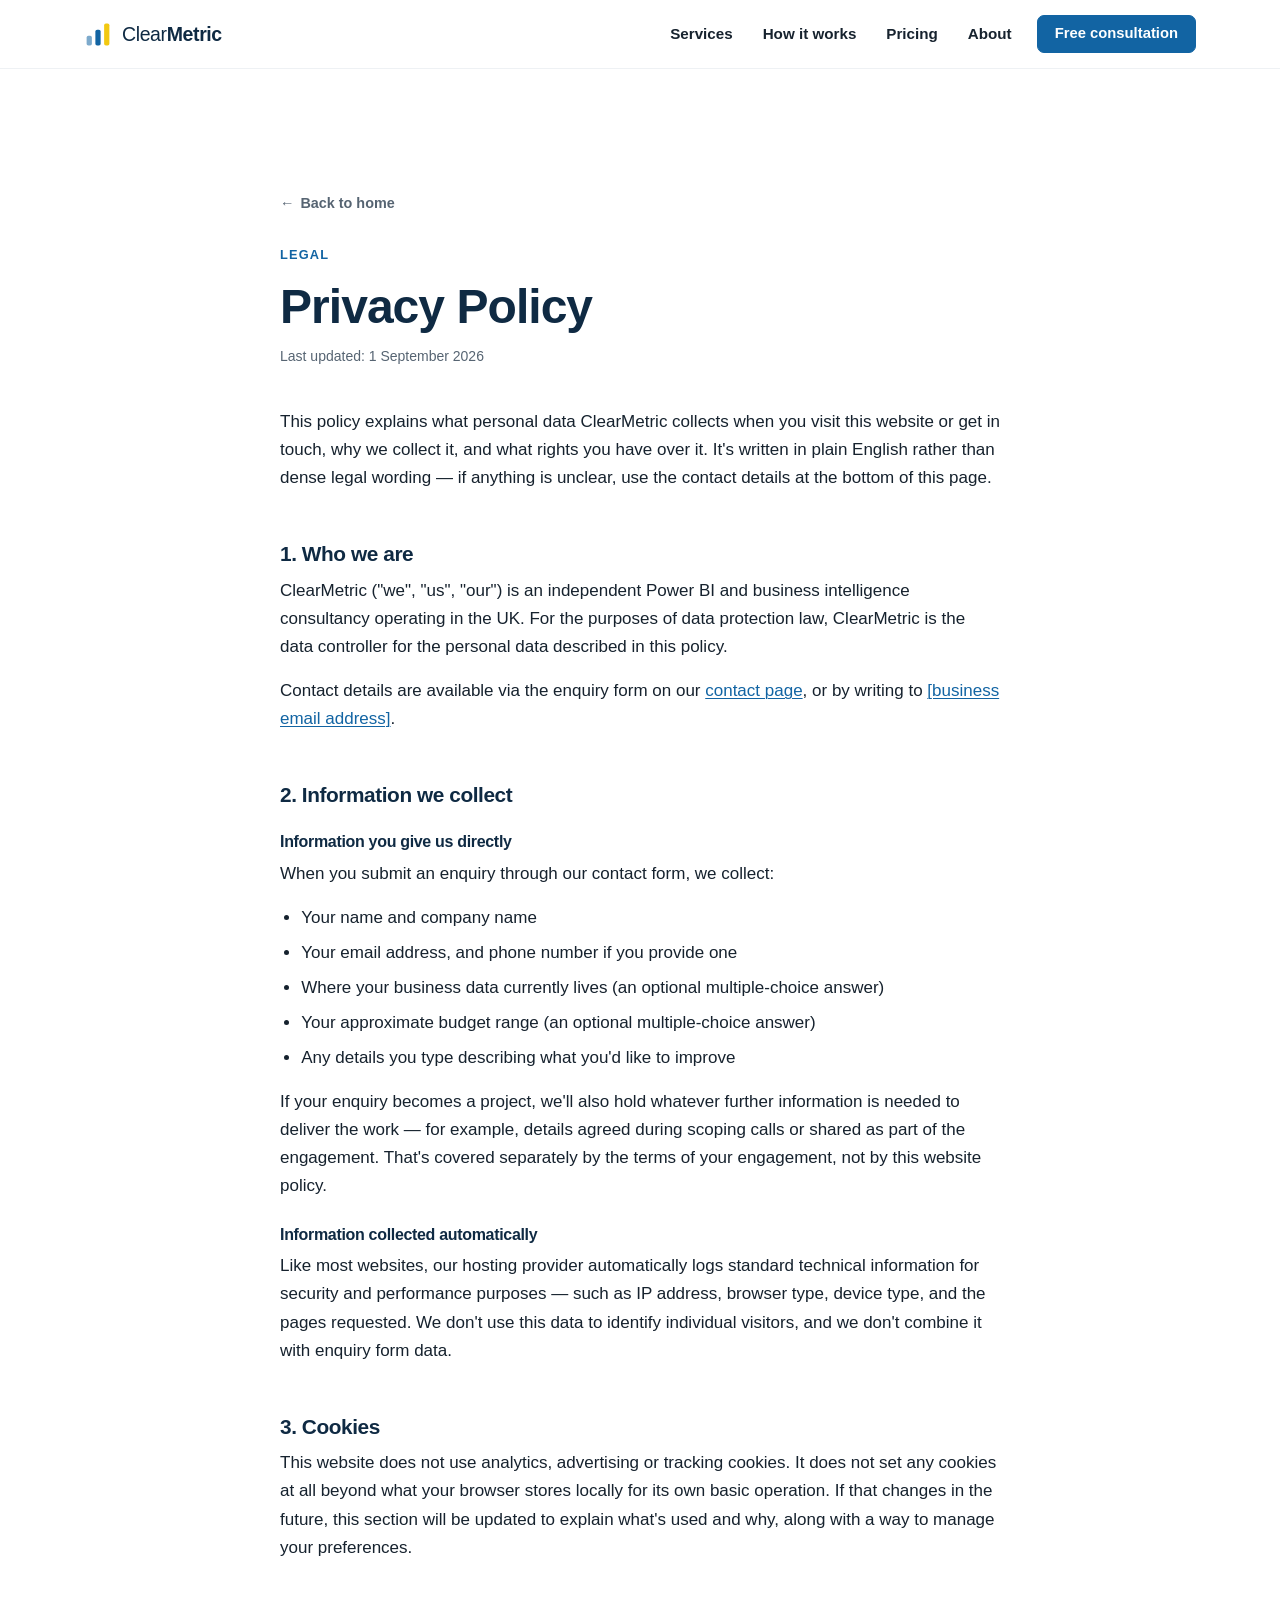
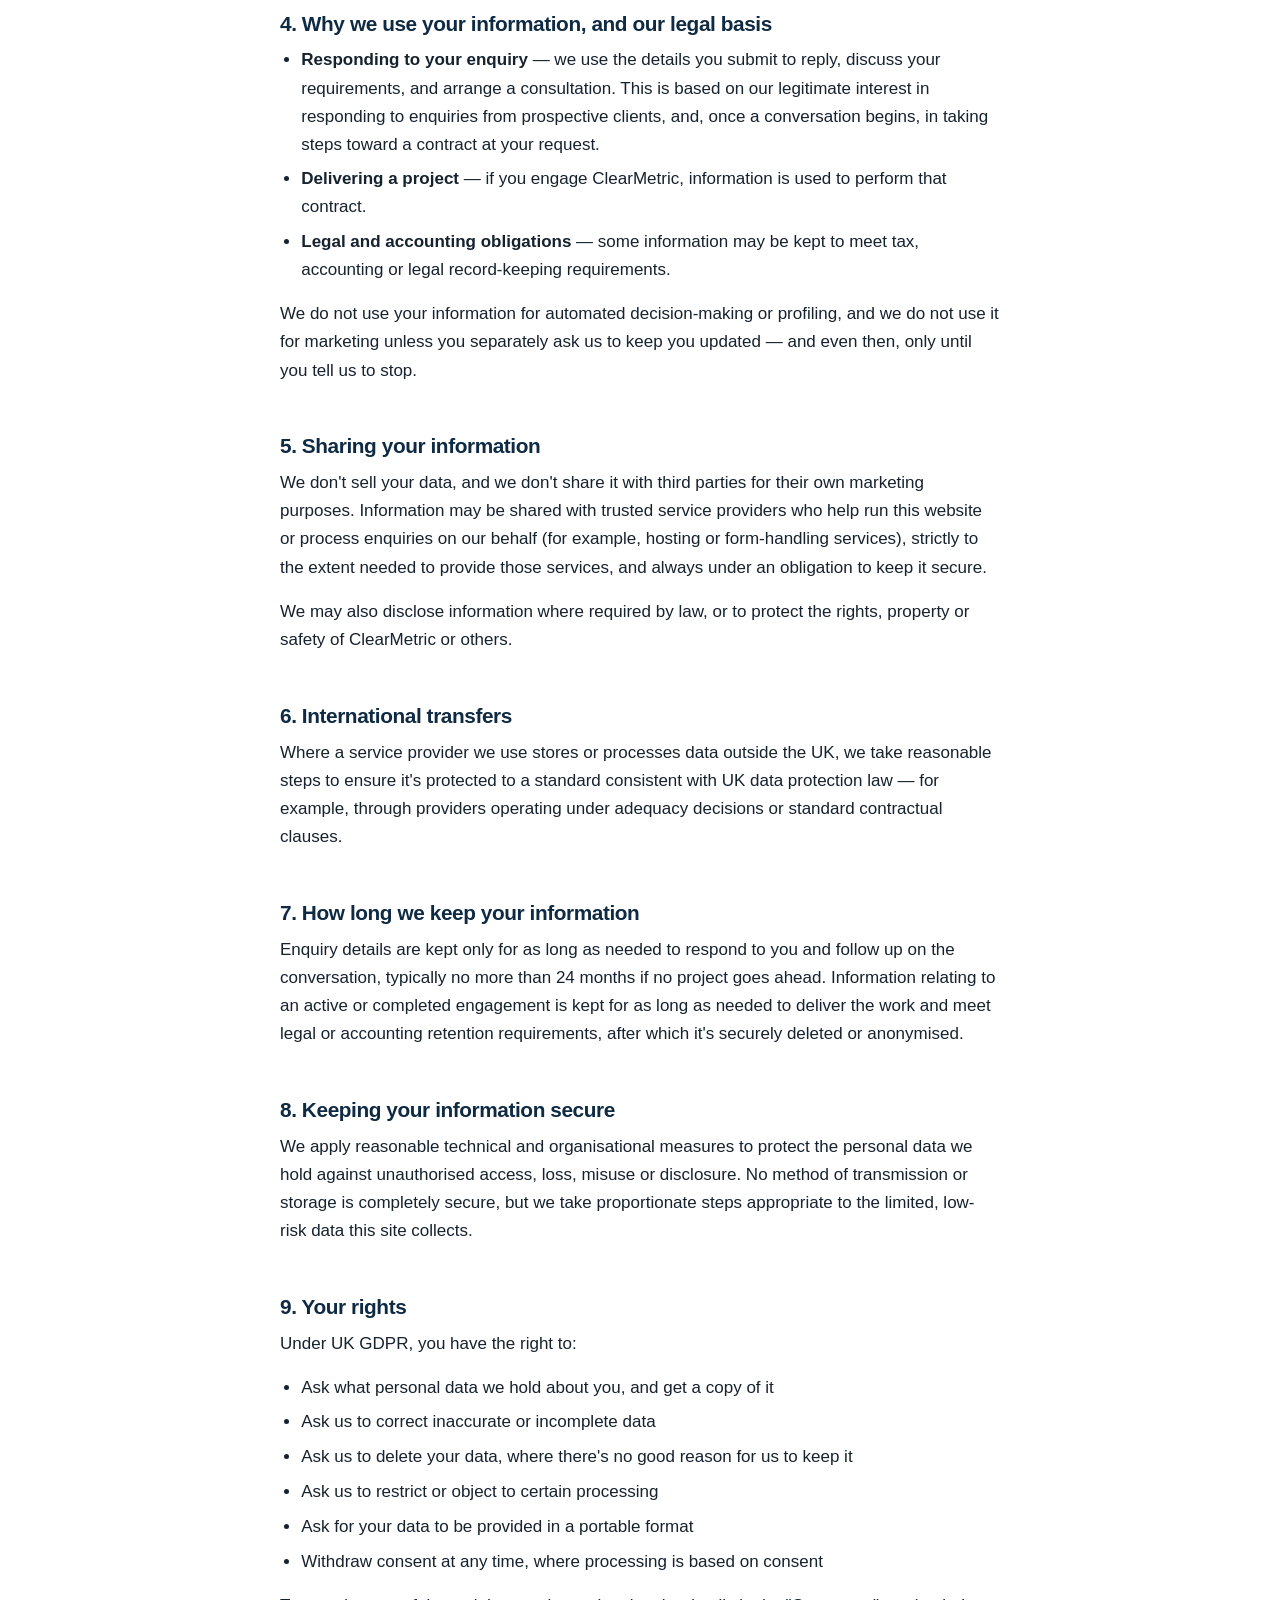
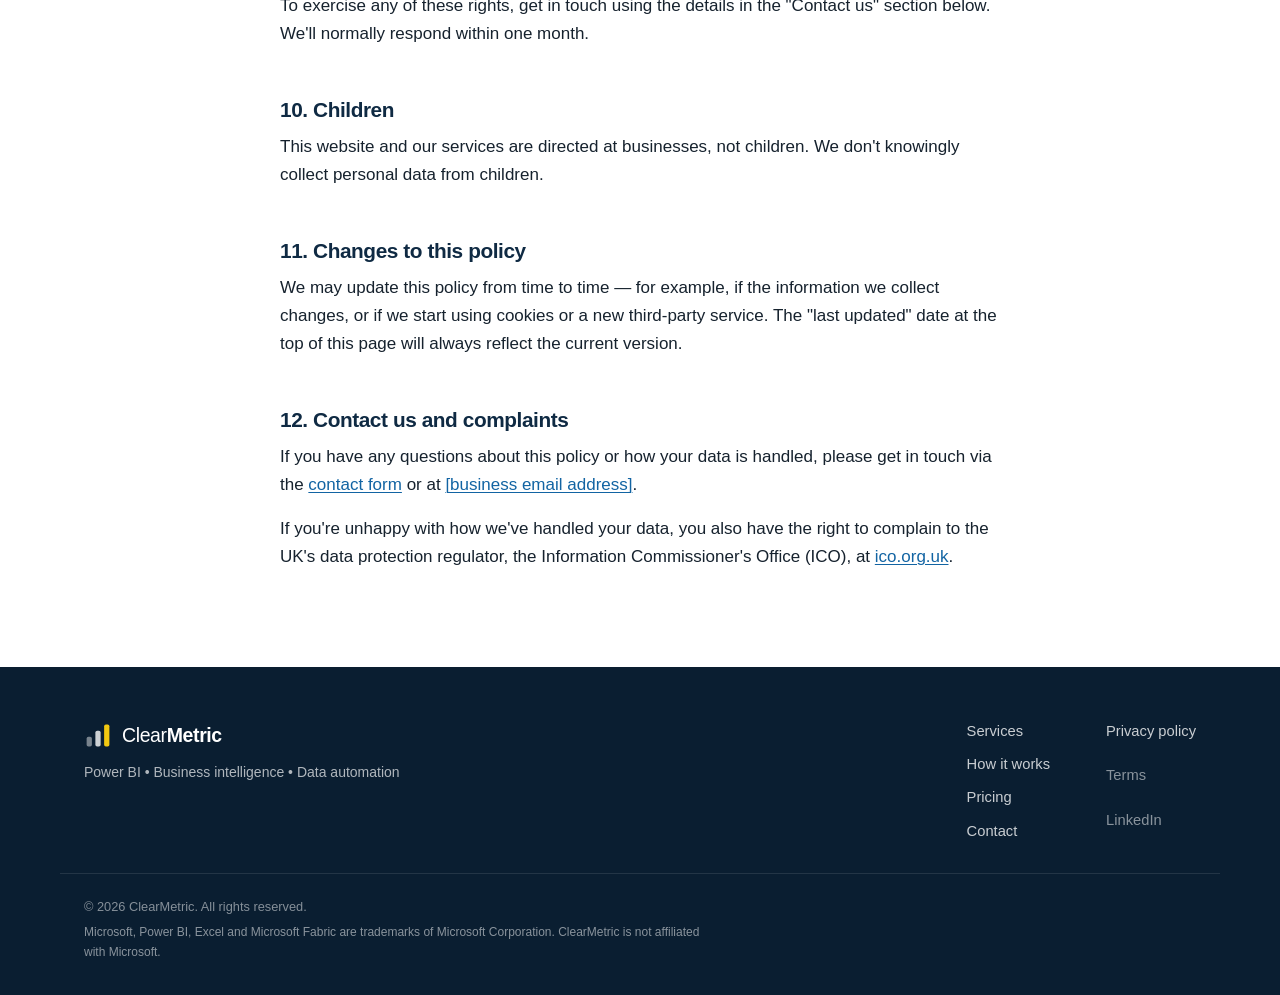
==== privacy-policy.html @ 49d6b9c6 "Add privacy policy page Link the footer's placeholder "Privacy policy" text to a new privacy-policy." ====
<!DOCTYPE html>
<html lang="en-GB">
<head>
<meta charset="utf-8">
<meta name="viewport" content="width=device-width, initial-scale=1">

<title>Privacy Policy | ClearMetric</title>
<meta name="description" content="How ClearMetric collects, uses and protects your personal data, and how to exercise your data protection rights.">
<!-- PLACEHOLDER: replace https://example.com/ with the real domain before deployment (kept in sync with index.html). -->
<link rel="canonical" href="https://example.com/privacy-policy.html">

<meta name="theme-color" content="#0F2A43">
<link rel="icon" href="assets/favicon.svg" type="image/svg+xml">
<link rel="stylesheet" href="css/styles.css">
</head>
<body>

<a class="skip-link" href="#main">Skip to main content</a>

<header class="site-header" id="top">
  <div class="container header-inner">
    <a class="brand" href="index.html" aria-label="ClearMetric — home">
      <span class="brand-mark" aria-hidden="true">
        <svg viewBox="0 0 32 32" focusable="false">
          <rect x="3"  y="18" width="6" height="11" rx="2" fill="#1264A3" opacity=".55"/>
          <rect x="13" y="11" width="6" height="18" rx="2" fill="#1264A3"/>
          <rect x="23" y="4"  width="6" height="25" rx="2" fill="#F2C811"/>
        </svg>
      </span>
      <span class="brand-name">Clear<strong>Metric</strong></span>
    </a>

    <button class="nav-toggle" id="navToggle" type="button" aria-label="Open menu" aria-expanded="false" aria-controls="primaryNav">
      <span class="nav-toggle-bars" aria-hidden="true"><span></span><span></span><span></span></span>
    </button>

    <nav class="primary-nav" id="primaryNav" aria-label="Primary">
      <ul class="nav-list">
        <li><a href="index.html#services">Services</a></li>
        <li><a href="index.html#how-it-works">How it works</a></li>
        <li><a href="index.html#pricing">Pricing</a></li>
        <li><a href="index.html#about">About</a></li>
        <li class="nav-cta-item"><a class="btn btn-primary btn-sm" href="index.html#contact">Free consultation</a></li>
      </ul>
    </nav>
  </div>
</header>

<main id="main">
  <section class="section legal-page">
    <div class="container">
      <div class="legal-content">
        <a class="back-link" href="index.html"><span aria-hidden="true">&larr;</span> Back to home</a>

        <p class="eyebrow">Legal</p>
        <h1>Privacy Policy</h1>
        <p class="fine-print">Last updated: 1 September 2026</p>

        <div class="legal-body">
          <p>This policy explains what personal data ClearMetric collects when you visit this website or get in touch, why we collect it, and what rights you have over it. It's written in plain English rather than dense legal wording — if anything is unclear, use the contact details at the bottom of this page.</p>

          <h2>1. Who we are</h2>
          <p>ClearMetric ("we", "us", "our") is an independent Power BI and business intelligence consultancy operating in the UK. For the purposes of data protection law, ClearMetric is the data controller for the personal data described in this policy.</p>
          <!-- PLACEHOLDER: add a registered business address and, if applicable, a company registration number here before publishing. -->
          <p>Contact details are available via the enquiry form on our <a href="index.html#contact">contact page</a>, or by writing to <a href="mailto:hello@example.com">[business email address]</a>.</p>

          <h2>2. Information we collect</h2>
          <h3>Information you give us directly</h3>
          <p>When you submit an enquiry through our contact form, we collect:</p>
          <ul>
            <li>Your name and company name</li>
            <li>Your email address, and phone number if you provide one</li>
            <li>Where your business data currently lives (an optional multiple-choice answer)</li>
            <li>Your approximate budget range (an optional multiple-choice answer)</li>
            <li>Any details you type describing what you'd like to improve</li>
          </ul>
          <p>If your enquiry becomes a project, we'll also hold whatever further information is needed to deliver the work — for example, details agreed during scoping calls or shared as part of the engagement. That's covered separately by the terms of your engagement, not by this website policy.</p>

          <h3>Information collected automatically</h3>
          <p>Like most websites, our hosting provider automatically logs standard technical information for security and performance purposes — such as IP address, browser type, device type, and the pages requested. We don't use this data to identify individual visitors, and we don't combine it with enquiry form data.</p>

          <h2>3. Cookies</h2>
          <p>This website does not use analytics, advertising or tracking cookies. It does not set any cookies at all beyond what your browser stores locally for its own basic operation. If that changes in the future, this section will be updated to explain what's used and why, along with a way to manage your preferences.</p>

          <h2>4. Why we use your information, and our legal basis</h2>
          <ul>
            <li><strong>Responding to your enquiry</strong> — we use the details you submit to reply, discuss your requirements, and arrange a consultation. This is based on our legitimate interest in responding to enquiries from prospective clients, and, once a conversation begins, in taking steps toward a contract at your request.</li>
            <li><strong>Delivering a project</strong> — if you engage ClearMetric, information is used to perform that contract.</li>
            <li><strong>Legal and accounting obligations</strong> — some information may be kept to meet tax, accounting or legal record-keeping requirements.</li>
          </ul>
          <p>We do not use your information for automated decision-making or profiling, and we do not use it for marketing unless you separately ask us to keep you updated — and even then, only until you tell us to stop.</p>

          <h2>5. Sharing your information</h2>
          <p>We don't sell your data, and we don't share it with third parties for their own marketing purposes. Information may be shared with trusted service providers who help run this website or process enquiries on our behalf (for example, hosting or form-handling services), strictly to the extent needed to provide those services, and always under an obligation to keep it secure.</p>
          <p>We may also disclose information where required by law, or to protect the rights, property or safety of ClearMetric or others.</p>

          <h2>6. International transfers</h2>
          <p>Where a service provider we use stores or processes data outside the UK, we take reasonable steps to ensure it's protected to a standard consistent with UK data protection law — for example, through providers operating under adequacy decisions or standard contractual clauses.</p>

          <h2>7. How long we keep your information</h2>
          <p>Enquiry details are kept only for as long as needed to respond to you and follow up on the conversation, typically no more than 24 months if no project goes ahead. Information relating to an active or completed engagement is kept for as long as needed to deliver the work and meet legal or accounting retention requirements, after which it's securely deleted or anonymised.</p>

          <h2>8. Keeping your information secure</h2>
          <p>We apply reasonable technical and organisational measures to protect the personal data we hold against unauthorised access, loss, misuse or disclosure. No method of transmission or storage is completely secure, but we take proportionate steps appropriate to the limited, low-risk data this site collects.</p>

          <h2>9. Your rights</h2>
          <p>Under UK GDPR, you have the right to:</p>
          <ul>
            <li>Ask what personal data we hold about you, and get a copy of it</li>
            <li>Ask us to correct inaccurate or incomplete data</li>
            <li>Ask us to delete your data, where there's no good reason for us to keep it</li>
            <li>Ask us to restrict or object to certain processing</li>
            <li>Ask for your data to be provided in a portable format</li>
            <li>Withdraw consent at any time, where processing is based on consent</li>
          </ul>
          <p>To exercise any of these rights, get in touch using the details in the "Contact us" section below. We'll normally respond within one month.</p>

          <h2>10. Children</h2>
          <p>This website and our services are directed at businesses, not children. We don't knowingly collect personal data from children.</p>

          <h2>11. Changes to this policy</h2>
          <p>We may update this policy from time to time — for example, if the information we collect changes, or if we start using cookies or a new third-party service. The "last updated" date at the top of this page will always reflect the current version.</p>

          <h2>12. Contact us and complaints</h2>
          <p>If you have any questions about this policy or how your data is handled, please get in touch via the <a href="index.html#contact">contact form</a> or at <a href="mailto:hello@example.com">[business email address]</a>.</p>
          <p>If you're unhappy with how we've handled your data, you also have the right to complain to the UK's data protection regulator, the Information Commissioner's Office (ICO), at <a href="https://ico.org.uk" target="_blank" rel="noopener">ico.org.uk</a>.</p>
        </div>
      </div>
    </div>
  </section>
</main>

<footer class="site-footer">
  <div class="container footer-inner">
    <div class="footer-brand">
      <span class="footer-lockup">
        <span class="brand-mark" aria-hidden="true">
          <svg viewBox="0 0 32 32" focusable="false">
            <rect x="3"  y="18" width="6" height="11" rx="2" fill="#FFFFFF" opacity=".45"/>
            <rect x="13" y="11" width="6" height="18" rx="2" fill="#FFFFFF" opacity=".8"/>
            <rect x="23" y="4"  width="6" height="25" rx="2" fill="#F2C811"/>
          </svg>
        </span>
        <span class="brand-name">Clear<strong>Metric</strong></span>
      </span>
      <p>Power BI &bull; Business intelligence &bull; Data automation</p>
    </div>

    <nav class="footer-nav" aria-label="Footer">
      <ul class="plain-list">
        <li><a href="index.html#services">Services</a></li>
        <li><a href="index.html#how-it-works">How it works</a></li>
        <li><a href="index.html#pricing">Pricing</a></li>
        <li><a href="index.html#contact">Contact</a></li>
      </ul>
      <!-- Terms and LinkedIn destinations do not exist yet, so they stay as
           plain text rather than links to pages that would 404. -->
      <ul class="plain-list footer-placeholders">
        <li><a href="privacy-policy.html" aria-current="page">Privacy policy</a></li>
        <li><span class="placeholder-link" title="Coming soon">Terms</span></li>
        <li><span class="placeholder-link" title="Coming soon">LinkedIn</span></li>
      </ul>
    </nav>
  </div>

  <div class="container footer-legal">
    <p>&copy; <span id="year">2026</span> ClearMetric. All rights reserved.</p>
    <p class="trademark-note">Microsoft, Power BI, Excel and Microsoft Fabric are trademarks of Microsoft Corporation. ClearMetric is not affiliated with Microsoft.</p>
  </div>
</footer>

<script src="js/script.js" defer></script>
</body>
</html>
---- css/styles.css ----
/* ==========================================================================
   ClearMetric — styles.css

   1. Design tokens      2. Base            3. Layout helpers
   4. Buttons            5. Header & nav    6. Hero + dashboard illustration
   7. Services           8. Timeline        9. Pricing
   10. About            11. Contact form   12. Footer
   13. Responsive       14. Reduced motion
   ========================================================================== */


/* ---------- 1. Design tokens ---------- */
:root {
  --colour-navy:        #0F2A43;
  --colour-navy-deep:   #0A1E31;
  --colour-blue:        #1264A3;
  --colour-blue-dark:   #0E4F80;
  --colour-blue-light:  #E8F1F9;
  --colour-yellow:      #F2C811;

  --colour-text:        #16222E;
  --colour-heading:     #0F2A43;
  --colour-muted:       #566472;
  --colour-background:  #FFFFFF;
  --colour-surface:     #F7F8FA;
  --colour-border:      #E3E7EC;
  --colour-border-soft: #EEF1F4;
  --colour-error:       #B4232A;

  --radius-card: 12px;
  --radius-sm:   7px;
  --radius-pill: 999px;

  --shadow-card: 0 1px 2px rgba(15, 42, 67, .04), 0 4px 14px rgba(15, 42, 67, .05);
  --shadow-lift: 0 2px 6px rgba(15, 42, 67, .06), 0 14px 32px rgba(15, 42, 67, .10);

  --container-width: 1160px;
  --gutter: 24px;
  --header-height: 68px;
  --space-section: 96px;

  --font-sans: -apple-system, BlinkMacSystemFont, "Segoe UI", Inter, Roboto,
               "Helvetica Neue", Arial, sans-serif;

  --transition: 160ms ease;
}


/* ---------- 2. Base ---------- */
*, *::before, *::after { box-sizing: border-box; }

html {
  scroll-behavior: smooth;
  scroll-padding-top: calc(var(--header-height) + 16px);
  -webkit-text-size-adjust: 100%;
}

body {
  margin: 0;
  font-family: var(--font-sans);
  font-size: 17px;
  line-height: 1.65;
  color: var(--colour-text);
  background: var(--colour-background);
  overflow-x: hidden;
  -webkit-font-smoothing: antialiased;
}

h1, h2, h3 {
  color: var(--colour-heading);
  line-height: 1.18;
  letter-spacing: -.02em;
  margin: 0 0 .5em;
  text-wrap: balance;
}

h1 { font-size: clamp(2.1rem, 4.2vw, 3rem); font-weight: 700; }
h2 { font-size: clamp(1.7rem, 3vw, 2.25rem); font-weight: 700; }
h3 { font-size: 1.125rem; font-weight: 650; }

p { margin: 0 0 1rem; }
p:last-child { margin-bottom: 0; }

a { color: var(--colour-blue); text-decoration-thickness: 1px; text-underline-offset: 2px; }
a:hover { color: var(--colour-blue-dark); }

svg { display: block; }

.plain-list { list-style: none; margin: 0; padding: 0; }

/* Icon sprite host — present in the DOM, never rendered. */
.svg-defs { position: absolute; width: 0; height: 0; overflow: hidden; }

.skip-link {
  position: absolute;
  left: -9999px;
  top: 0;
  z-index: 100;
  padding: 12px 20px;
  background: var(--colour-navy);
  color: #fff;
  border-radius: 0 0 var(--radius-sm) 0;
  text-decoration: none;
}
.skip-link:focus { left: 0; color: #fff; }

:focus-visible {
  outline: 3px solid var(--colour-blue);
  outline-offset: 2px;
  border-radius: 3px;
}


/* ---------- 3. Layout helpers ---------- */
.container {
  width: 100%;
  max-width: var(--container-width);
  margin: 0 auto;
  padding: 0 var(--gutter);
}

.section { padding: var(--space-section) 0; }
.section-muted { background: var(--colour-surface); }
.section-dark  { background: var(--colour-navy); color: rgba(255, 255, 255, .82); }
.section-dark h2, .section-dark h3 { color: #fff; }

.section-head {
  max-width: 720px;
  margin: 0 0 56px;
}
.section-head h2 { position: relative; padding-top: 18px; }
.section-head h2::before {
  content: "";
  position: absolute;
  top: 0;
  left: 0;
  width: 44px;
  height: 4px;
  border-radius: 2px;
  background: var(--colour-yellow);
}

.eyebrow {
  font-size: .8rem;
  font-weight: 650;
  letter-spacing: .09em;
  text-transform: uppercase;
  color: var(--colour-blue);
  margin-bottom: 14px;
}

.lead {
  font-size: 1.08rem;
  color: var(--colour-muted);
}
.section-dark .lead { color: rgba(255, 255, 255, .8); }

.fine-print {
  font-size: .875rem;
  color: var(--colour-muted);
}


/* ---------- 4. Buttons ---------- */
.btn {
  display: inline-flex;
  align-items: center;
  justify-content: center;
  gap: 8px;
  padding: 13px 24px;
  border: 1px solid transparent;
  border-radius: var(--radius-sm);
  font: inherit;
  font-size: 1rem;
  font-weight: 600;
  line-height: 1.2;
  text-decoration: none;
  cursor: pointer;
  transition: background var(--transition), border-color var(--transition),
              color var(--transition), transform var(--transition),
              box-shadow var(--transition);
}
.btn:active { transform: translateY(1px); }

.btn-primary {
  background: var(--colour-blue);
  border-color: var(--colour-blue);
  color: #fff;
}
.btn-primary:hover {
  background: var(--colour-blue-dark);
  border-color: var(--colour-blue-dark);
  color: #fff;
  box-shadow: var(--shadow-card);
}

.btn-secondary {
  background: #fff;
  border-color: var(--colour-border);
  color: var(--colour-heading);
}
.btn-secondary:hover {
  border-color: var(--colour-blue);
  color: var(--colour-blue-dark);
}

.btn-sm  { padding: 9px 17px; font-size: .925rem; }
.btn-block { display: flex; width: 100%; }

.btn-row {
  display: flex;
  flex-wrap: wrap;
  gap: 12px;
  margin: 28px 0 12px;
}

.link-arrow {
  font-weight: 600;
  text-decoration: none;
  white-space: nowrap;
}
.link-arrow:hover { text-decoration: underline; }
.link-arrow span { transition: margin var(--transition); margin-left: 4px; }
.link-arrow:hover span { margin-left: 9px; }


/* ---------- 5. Header & nav ---------- */
.site-header {
  position: sticky;
  top: 0;
  z-index: 50;
  background: rgba(255, 255, 255, .94);
  backdrop-filter: saturate(160%) blur(8px);
  border-bottom: 1px solid var(--colour-border-soft);
}

.header-inner {
  height: var(--header-height);
  display: flex;
  align-items: center;
  justify-content: space-between;
  gap: 20px;
}

.brand {
  display: inline-flex;
  align-items: center;
  gap: 10px;
  text-decoration: none;
  color: var(--colour-heading);
}
.brand-mark { display: block; width: 28px; height: 28px; }
.brand-mark svg { width: 100%; height: 100%; }
.brand-name {
  font-size: 1.22rem;
  font-weight: 400;
  letter-spacing: -.02em;
}
.brand-name strong { font-weight: 750; }

.nav-list {
  display: flex;
  align-items: center;
  gap: 4px;
  list-style: none;
  margin: 0;
  padding: 0;
}
/* Excludes the CTA, which is a .btn and keeps its own colours. Without the
   :not() this rule outranks .btn-primary and repaints the label dark. */
.nav-list a:not(.btn) {
  display: block;
  padding: 8px 13px;
  border-radius: var(--radius-sm);
  font-size: .95rem;
  font-weight: 550;
  color: var(--colour-text);
  text-decoration: none;
  transition: background var(--transition), color var(--transition);
}
.nav-list a:not(.btn):hover { background: var(--colour-surface); color: var(--colour-heading); }
.nav-cta-item { margin-left: 8px; }

.nav-toggle {
  display: none;
  width: 42px;
  height: 42px;
  padding: 0;
  align-items: center;
  justify-content: center;
  background: none;
  border: 1px solid var(--colour-border);
  border-radius: var(--radius-sm);
  cursor: pointer;
}
.nav-toggle-bars { display: block; width: 18px; }
.nav-toggle-bars span {
  display: block;
  height: 2px;
  border-radius: 1px;
  background: var(--colour-heading);
}
.nav-toggle-bars span + span { margin-top: 4px; }


/* ---------- 6. Hero ---------- */
.hero {
  padding-top: 76px;
  background:
    radial-gradient(900px 420px at 88% -8%, var(--colour-blue-light), transparent 70%);
}

.hero-grid {
  display: grid;
  grid-template-columns: minmax(0, 1.05fr) minmax(0, 1fr);
  gap: 60px;
  align-items: center;
}

.hero-copy h1 { margin-bottom: 20px; }
.hero-copy .lead + .lead { margin-top: -.25rem; }

.tool-row {
  display: flex;
  flex-wrap: wrap;
  gap: 10px;
  margin-top: 30px;
  padding-top: 26px;
  border-top: 1px solid var(--colour-border);
}
.tool-row li {
  display: inline-flex;
  align-items: center;
  gap: 8px;
  padding: 7px 14px 7px 10px;
  background: #fff;
  border: 1px solid var(--colour-border);
  border-radius: var(--radius-pill);
  font-size: .875rem;
  font-weight: 550;
  color: var(--colour-heading);
}
.tool-ico { width: 18px; height: 18px; flex: none; }
.tool-ico-sql {
  display: grid;
  place-items: center;
  width: 18px;
  height: 18px;
  border-radius: 4px;
  background: var(--colour-navy);
  color: #fff;
  font-size: .5rem;
  font-weight: 700;
  letter-spacing: -.02em;
}

/* --- Dashboard illustration --- */
.hero-visual { position: relative; }

.dash {
  background: #fff;
  border: 1px solid var(--colour-border);
  border-radius: var(--radius-card);
  box-shadow: var(--shadow-lift);
  overflow: hidden;
}

.dash-bar {
  display: flex;
  align-items: center;
  gap: 9px;
  padding: 13px 16px;
  background: var(--colour-navy);
}
.dash-dot {
  width: 9px;
  height: 9px;
  border-radius: 50%;
  background: var(--colour-yellow);
  flex: none;
}
.dash-title {
  font-size: .875rem;
  font-weight: 600;
  color: #fff;
}
.dash-live {
  margin-left: auto;
  font-size: .7rem;
  font-weight: 550;
  letter-spacing: .04em;
  text-transform: uppercase;
  color: rgba(255, 255, 255, .62);
}

.kpi-row {
  display: grid;
  grid-template-columns: repeat(3, 1fr);
  border-bottom: 1px solid var(--colour-border-soft);
}
.kpi {
  display: flex;
  flex-direction: column;
  gap: 2px;
  padding: 16px 14px;
}
.kpi + .kpi { border-left: 1px solid var(--colour-border-soft); }
.kpi-label {
  font-size: .7rem;
  font-weight: 600;
  letter-spacing: .05em;
  text-transform: uppercase;
  color: var(--colour-muted);
}
.kpi-value {
  font-size: 1.32rem;
  font-weight: 700;
  letter-spacing: -.02em;
  color: var(--colour-heading);
}
.kpi-delta { font-size: .75rem; font-weight: 600; }
.kpi-delta.up   { color: #1B7A4B; }
.kpi-delta.down { color: #B4232A; }

.chart-row {
  display: grid;
  grid-template-columns: 1.55fr 1fr;
  gap: 18px;
  padding: 18px 16px 20px;
}

.chart-label {
  margin: 0 0 10px;
  font-size: .7rem;
  font-weight: 600;
  letter-spacing: .05em;
  text-transform: uppercase;
  color: var(--colour-muted);
}

.bars {
  display: flex;
  align-items: flex-end;
  gap: 8px;
  height: 108px;
}
.bars span {
  flex: 1;
  border-radius: 3px 3px 0 0;
  background: var(--colour-blue);
  opacity: .8;
}
.bars .bar-hi { background: var(--colour-yellow); opacity: 1; }

.axis {
  display: flex;
  gap: 8px;
  margin-top: 7px;
}
.axis span {
  flex: 1;
  text-align: center;
  font-size: .625rem;
  color: var(--colour-muted);
}

.trend { display: flex; flex-direction: column; }
.trend svg { width: 100%; height: 108px; }
.trend-line {
  fill: none;
  stroke: var(--colour-blue);
  stroke-width: 2.5;
  stroke-linecap: round;
  stroke-linejoin: round;
  vector-effect: non-scaling-stroke;
}
.trend-fill { fill: var(--colour-blue); opacity: .1; }
.trend-foot {
  margin: 7px 0 0;
  font-size: .7rem;
  font-weight: 600;
  color: #1B7A4B;
}


/* ---------- 7. Services ---------- */
.card {
  background: #fff;
  border: 1px solid var(--colour-border);
  border-radius: var(--radius-card);
  box-shadow: var(--shadow-card);
}

.card-grid {
  display: grid;
  grid-template-columns: repeat(3, minmax(0, 1fr));
  gap: 22px;
}

.service-card {
  padding: 26px 24px 28px;
  transition: transform var(--transition), box-shadow var(--transition),
              border-color var(--transition);
}
.service-card:hover {
  transform: translateY(-2px);
  box-shadow: var(--shadow-lift);
  border-color: #D6DDE5;
}

.card-ico {
  display: grid;
  place-items: center;
  width: 46px;
  height: 46px;
  margin-bottom: 16px;
  border-radius: 10px;
  background: var(--colour-blue-light);
}
.card-ico svg { width: 24px; height: 24px; }
.card-ico-brand { background: var(--colour-surface); border: 1px solid var(--colour-border); }

/* Neutral line icons share one stroke treatment. */
.line-ico {
  fill: none;
  stroke: var(--colour-blue);
  stroke-width: 1.7;
  stroke-linecap: round;
  stroke-linejoin: round;
}

.service-card p { color: var(--colour-muted); font-size: .96rem; margin: 0; }


/* ---------- 8. How it works ---------- */
.timeline {
  display: grid;
  grid-template-columns: repeat(4, minmax(0, 1fr));
  gap: 26px;
}

.step { position: relative; padding-top: 30px; }

/* Hairline connector, drawn from the top of each step to the next. */
.step::before {
  content: "";
  position: absolute;
  top: 13px;
  left: 0;
  right: -26px;
  height: 1px;
  background: var(--colour-border);
}
.step:last-child::before { right: 0; }
.step::after {
  content: "";
  position: absolute;
  top: 9px;
  left: 0;
  width: 9px;
  height: 9px;
  border-radius: 50%;
  background: var(--colour-blue);
}
.step:first-child::after { background: var(--colour-yellow); }

.step-num {
  display: block;
  margin-bottom: 6px;
  font-size: .8rem;
  font-weight: 700;
  letter-spacing: .08em;
  color: var(--colour-blue);
}
.step p { color: var(--colour-muted); font-size: .96rem; margin: 0; }


/* ---------- 9. Pricing ---------- */
.pricing-grid {
  display: grid;
  grid-template-columns: repeat(3, minmax(0, 1fr));
  gap: 24px;
  align-items: start;
}

.price-card {
  position: relative;
  display: flex;
  flex-direction: column;
  padding: 30px 26px 30px;
  height: 100%;
}

.price-card-featured {
  border-color: #CBD8E4;
  box-shadow: var(--shadow-lift);
  overflow: hidden;
}
.price-card-featured::before {
  content: "";
  position: absolute;
  inset: 0 0 auto;
  height: 4px;
  background: var(--colour-yellow);
}

.badge {
  position: absolute;
  top: 22px;
  right: 22px;
  padding: 4px 11px;
  border-radius: var(--radius-pill);
  background: var(--colour-navy);
  color: #fff;
  font-size: .7rem;
  font-weight: 650;
  letter-spacing: .03em;
}

.plan-name { margin-bottom: 6px; font-size: 1.2rem; }

.plan-price {
  margin: 0 0 14px;
  font-size: 2.1rem;
  font-weight: 700;
  letter-spacing: -.03em;
  color: var(--colour-heading);
  line-height: 1.1;
}
.plan-price .from {
  display: block;
  font-size: .75rem;
  font-weight: 600;
  letter-spacing: .06em;
  text-transform: uppercase;
  color: var(--colour-muted);
}

.plan-desc {
  color: var(--colour-muted);
  font-size: .96rem;
  padding-bottom: 20px;
  margin-bottom: 20px;
  border-bottom: 1px solid var(--colour-border-soft);
}

.feature-list {
  display: grid;
  gap: 9px;
  margin-bottom: 26px;
}
.feature-list li {
  display: grid;
  grid-template-columns: 18px 1fr;
  gap: 10px;
  align-items: start;
  font-size: .94rem;
}
.feat-tick {
  width: 16px;
  height: 16px;
  margin-top: 5px;
  fill: none;
  stroke: var(--colour-blue);
  stroke-width: 2.6;
  stroke-linecap: round;
  stroke-linejoin: round;
}

/* Pin the CTA to the bottom so buttons line up across cards. */
.price-card .btn { margin-top: auto; }

.retainer-strip {
  display: flex;
  flex-wrap: wrap;
  align-items: center;
  justify-content: space-between;
  gap: 20px;
  margin-top: 28px;
  padding: 24px 28px;
  background: #fff;
  border: 1px solid var(--colour-border);
  border-left: 4px solid var(--colour-yellow);
  border-radius: var(--radius-card);
}
.retainer-copy { max-width: 720px; }
.retainer-copy h3 { margin-bottom: 4px; }
.retainer-price { font-weight: 700; color: var(--colour-blue); }
.retainer-copy p { margin: 0; color: var(--colour-muted); font-size: .94rem; }


/* ---------- 10. About ---------- */
.about-grid {
  display: grid;
  grid-template-columns: minmax(0, 1.25fr) minmax(0, 1fr);
  gap: 56px;
  align-items: center;
}

.about-panel {
  padding: 30px 30px 28px;
  background: rgba(255, 255, 255, .06);
  border: 1px solid rgba(255, 255, 255, .14);
  border-radius: var(--radius-card);
}

.stat-list {
  display: grid;
  grid-template-columns: 1fr 1fr;
  gap: 18px;
  padding-bottom: 24px;
  margin-bottom: 22px;
  border-bottom: 1px solid rgba(255, 255, 255, .14);
}
.stat-num {
  display: block;
  font-size: 2.3rem;
  font-weight: 700;
  letter-spacing: -.03em;
  line-height: 1.1;
  color: var(--colour-yellow);
}
.stat-label {
  display: block;
  font-size: .875rem;
  color: rgba(255, 255, 255, .75);
}

.mini-head {
  font-size: .75rem;
  font-weight: 650;
  letter-spacing: .08em;
  text-transform: uppercase;
  color: rgba(255, 255, 255, .6);
  margin-bottom: 12px;
}
.pill-list { display: flex; flex-wrap: wrap; gap: 8px; }
.pill-list li {
  padding: 6px 14px;
  border: 1px solid rgba(255, 255, 255, .22);
  border-radius: var(--radius-pill);
  font-size: .85rem;
}


/* ---------- 11. Contact & form ---------- */
.contact-grid {
  display: grid;
  grid-template-columns: minmax(0, 1fr) minmax(0, 1.15fr);
  gap: 56px;
  align-items: start;
}

.contact-copy h2 { position: relative; padding-top: 18px; }
.contact-copy h2::before {
  content: "";
  position: absolute;
  top: 0;
  left: 0;
  width: 44px;
  height: 4px;
  border-radius: 2px;
  background: var(--colour-yellow);
}

.reassurance { display: grid; gap: 12px; margin-top: 26px; }
.reassurance li {
  display: grid;
  grid-template-columns: 22px 1fr;
  gap: 10px;
  align-items: start;
  font-weight: 550;
}
.tick-blue {
  width: 20px;
  height: 20px;
  margin-top: 4px;
  fill: none;
  stroke: var(--colour-blue);
  stroke-width: 2.6;
  stroke-linecap: round;
  stroke-linejoin: round;
}

.form-card { padding: 30px 28px; }

.field-row {
  display: grid;
  grid-template-columns: 1fr 1fr;
  gap: 16px;
}
.field { margin-bottom: 16px; }

label {
  display: block;
  margin-bottom: 6px;
  font-size: .875rem;
  font-weight: 600;
  color: var(--colour-heading);
}
.req { color: var(--colour-blue); }
.optional { font-weight: 400; color: var(--colour-muted); }

input, select, textarea {
  width: 100%;
  padding: 11px 13px;
  font: inherit;
  font-size: .96rem;
  color: var(--colour-text);
  background: #fff;
  border: 1px solid var(--colour-border);
  border-radius: var(--radius-sm);
  transition: border-color var(--transition), box-shadow var(--transition);
}
textarea { resize: vertical; min-height: 96px; }

select {
  appearance: none;
  padding-right: 38px;
  background-image: url("data:image/svg+xml,%3Csvg xmlns='http://www.w3.org/2000/svg' viewBox='0 0 12 8'%3E%3Cpath d='M1 1.5 6 6.5l5-5' fill='none' stroke='%23566472' stroke-width='1.6' stroke-linecap='round' stroke-linejoin='round'/%3E%3C/svg%3E");
  background-repeat: no-repeat;
  background-position: right 13px center;
  background-size: 12px;
}

input:focus, select:focus, textarea:focus {
  outline: none;
  border-color: var(--colour-blue);
  box-shadow: 0 0 0 3px rgba(18, 100, 163, .16);
}

input.is-invalid, select.is-invalid, textarea.is-invalid {
  border-color: var(--colour-error);
}
input.is-invalid:focus, textarea.is-invalid:focus {
  box-shadow: 0 0 0 3px rgba(180, 35, 42, .14);
}

.field-error {
  margin: 6px 0 0;
  font-size: .82rem;
  font-weight: 550;
  color: var(--colour-error);
}

.gdpr {
  margin: 16px 0 0;
  font-size: .78rem;
  line-height: 1.55;
  color: var(--colour-muted);
}

.form-status:not(:empty) {
  margin: 14px 0 0;
  font-size: .875rem;
  font-weight: 550;
  color: var(--colour-error);
}

.form-success { text-align: center; padding: 22px 6px 12px; }
.form-success:focus { outline: none; }
.success-ico {
  display: grid;
  place-items: center;
  width: 52px;
  height: 52px;
  margin: 0 auto 18px;
  border-radius: 50%;
  background: var(--colour-blue-light);
}
.success-ico svg {
  width: 26px;
  height: 26px;
  fill: none;
  stroke: var(--colour-blue);
  stroke-width: 2.6;
  stroke-linecap: round;
  stroke-linejoin: round;
}
.form-success p { color: var(--colour-muted); margin-bottom: 22px; }


/* ---------- 12. Footer ---------- */
.site-footer {
  background: var(--colour-navy-deep);
  color: rgba(255, 255, 255, .68);
  padding: 52px 0 26px;
  font-size: .92rem;
}

.footer-inner {
  display: flex;
  flex-wrap: wrap;
  justify-content: space-between;
  gap: 32px;
  padding-bottom: 30px;
  border-bottom: 1px solid rgba(255, 255, 255, .1);
}

.footer-lockup {
  display: inline-flex;
  align-items: center;
  gap: 10px;
  color: #fff;
  margin-bottom: 10px;
}
.footer-brand p { margin: 0; font-size: .875rem; }

.footer-nav { display: flex; gap: 56px; }
.footer-nav ul { display: grid; gap: 9px; }
.footer-nav a {
  color: rgba(255, 255, 255, .78);
  text-decoration: none;
}
.footer-nav a:hover { color: #fff; text-decoration: underline; }

.placeholder-link { color: rgba(255, 255, 255, .52); cursor: default; }

.footer-legal {
  padding-top: 22px;
  font-size: .8rem;
  color: rgba(255, 255, 255, .5);
}
.footer-legal p { margin: 0 0 6px; }
.trademark-note { max-width: 620px; font-size: .75rem; color: rgba(255, 255, 255, .52); }


/* ---------- 12b. Legal pages ---------- */
.legal-content {
  max-width: 720px;
  margin: 0 auto;
  padding: 24px 0 0;
}

.back-link {
  display: inline-flex;
  align-items: center;
  gap: 6px;
  font-size: .9rem;
  font-weight: 600;
  color: var(--colour-muted);
  text-decoration: none;
  margin-bottom: 28px;
}
.back-link:hover { color: var(--colour-blue); }
.back-link span { transition: margin var(--transition); }
.back-link:hover span { margin-right: 3px; }

.legal-content h1 { margin-bottom: .2em; }
.legal-content > .fine-print { margin-bottom: 40px; }

.legal-body h2 {
  font-size: 1.3rem;
  margin-top: 2.4em;
  padding-top: 0;
}
.legal-body h2:first-child { margin-top: 0; }
.legal-body h3 { font-size: 1rem; margin-top: 1.6em; }
.legal-body p, .legal-body ul { color: var(--colour-text); }
.legal-body ul { margin: 0 0 1rem; padding-left: 1.25em; }
.legal-body li { margin-bottom: .4em; }
.legal-body li:last-child { margin-bottom: 0; }


/* ---------- 13. Responsive ---------- */
@media (max-width: 1000px) {
  .hero-grid { grid-template-columns: 1fr; gap: 44px; }
  .hero-visual { max-width: 560px; }

  .card-grid { grid-template-columns: repeat(2, minmax(0, 1fr)); }

  .timeline { grid-template-columns: repeat(2, minmax(0, 1fr)); row-gap: 34px; }

  .pricing-grid { grid-template-columns: 1fr; max-width: 560px; }
  .price-card-featured { order: -1; }

  .about-grid, .contact-grid { grid-template-columns: 1fr; gap: 40px; }
}

@media (max-width: 860px) {
  :root { --space-section: 64px; }

  .nav-toggle { display: inline-flex; }

  /* Only collapse the menu once the toggle can actually reopen it. */
  .js .primary-nav {
    display: none;
    position: absolute;
    top: var(--header-height);
    left: 0;
    right: 0;
    padding: 10px var(--gutter) 18px;
    background: #fff;
    border-bottom: 1px solid var(--colour-border);
    box-shadow: var(--shadow-card);
  }
  .js .primary-nav.is-open { display: block; }
  .js .nav-list { flex-direction: column; align-items: stretch; gap: 2px; }
  .js .nav-list a:not(.btn) { padding: 12px 10px; }
  .js .nav-cta-item { margin: 8px 0 0; }
  .js .nav-cta-item a { justify-content: center; padding: 12px 18px; }

  .site-header { position: relative; }
}

@media (max-width: 620px) {
  body { font-size: 16px; }

  .card-grid { grid-template-columns: 1fr; }
  .timeline  { grid-template-columns: 1fr; row-gap: 28px; }

  /* Vertical connector once the steps stack. */
  .step { padding-top: 0; padding-left: 30px; }
  .step::before {
    top: 6px;
    bottom: -28px;
    left: 4px;
    right: auto;
    width: 1px;
    height: auto;
  }
  .step:last-child::before { bottom: 0; }
  .step::after { top: 6px; left: 0; }

  .chart-row { grid-template-columns: 1fr; }
  .kpi-value { font-size: 1.15rem; }

  .form-card { padding: 24px 20px; }
  .field-row { grid-template-columns: 1fr; gap: 0; }

  .retainer-strip { padding: 22px 20px; }
  .stat-list { grid-template-columns: 1fr; }
  .footer-nav { gap: 40px; }
  .btn-row .btn { width: 100%; }
}


/* ---------- 14. Reduced motion ---------- */
@media (prefers-reduced-motion: reduce) {
  html { scroll-behavior: auto; }
  *, *::before, *::after {
    animation-duration: .01ms !important;
    animation-iteration-count: 1 !important;
    transition-duration: .01ms !important;
  }
}
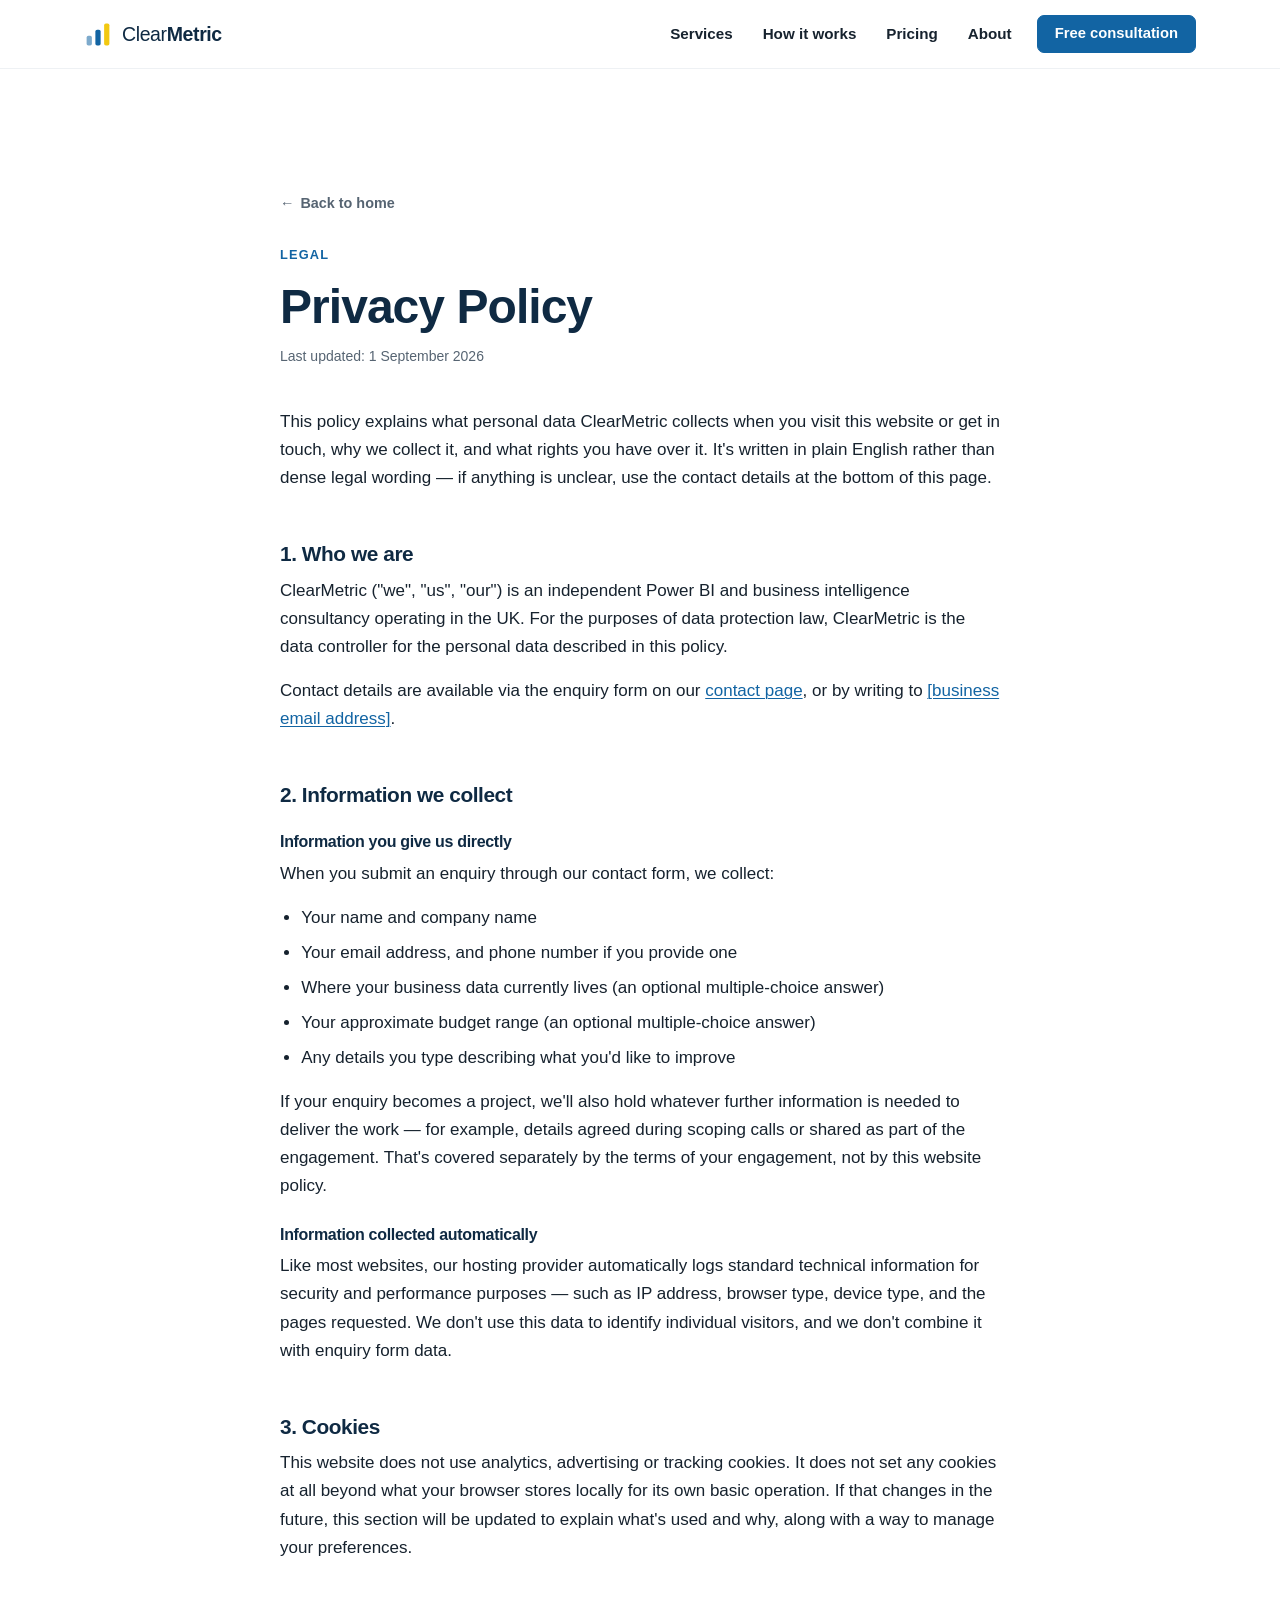
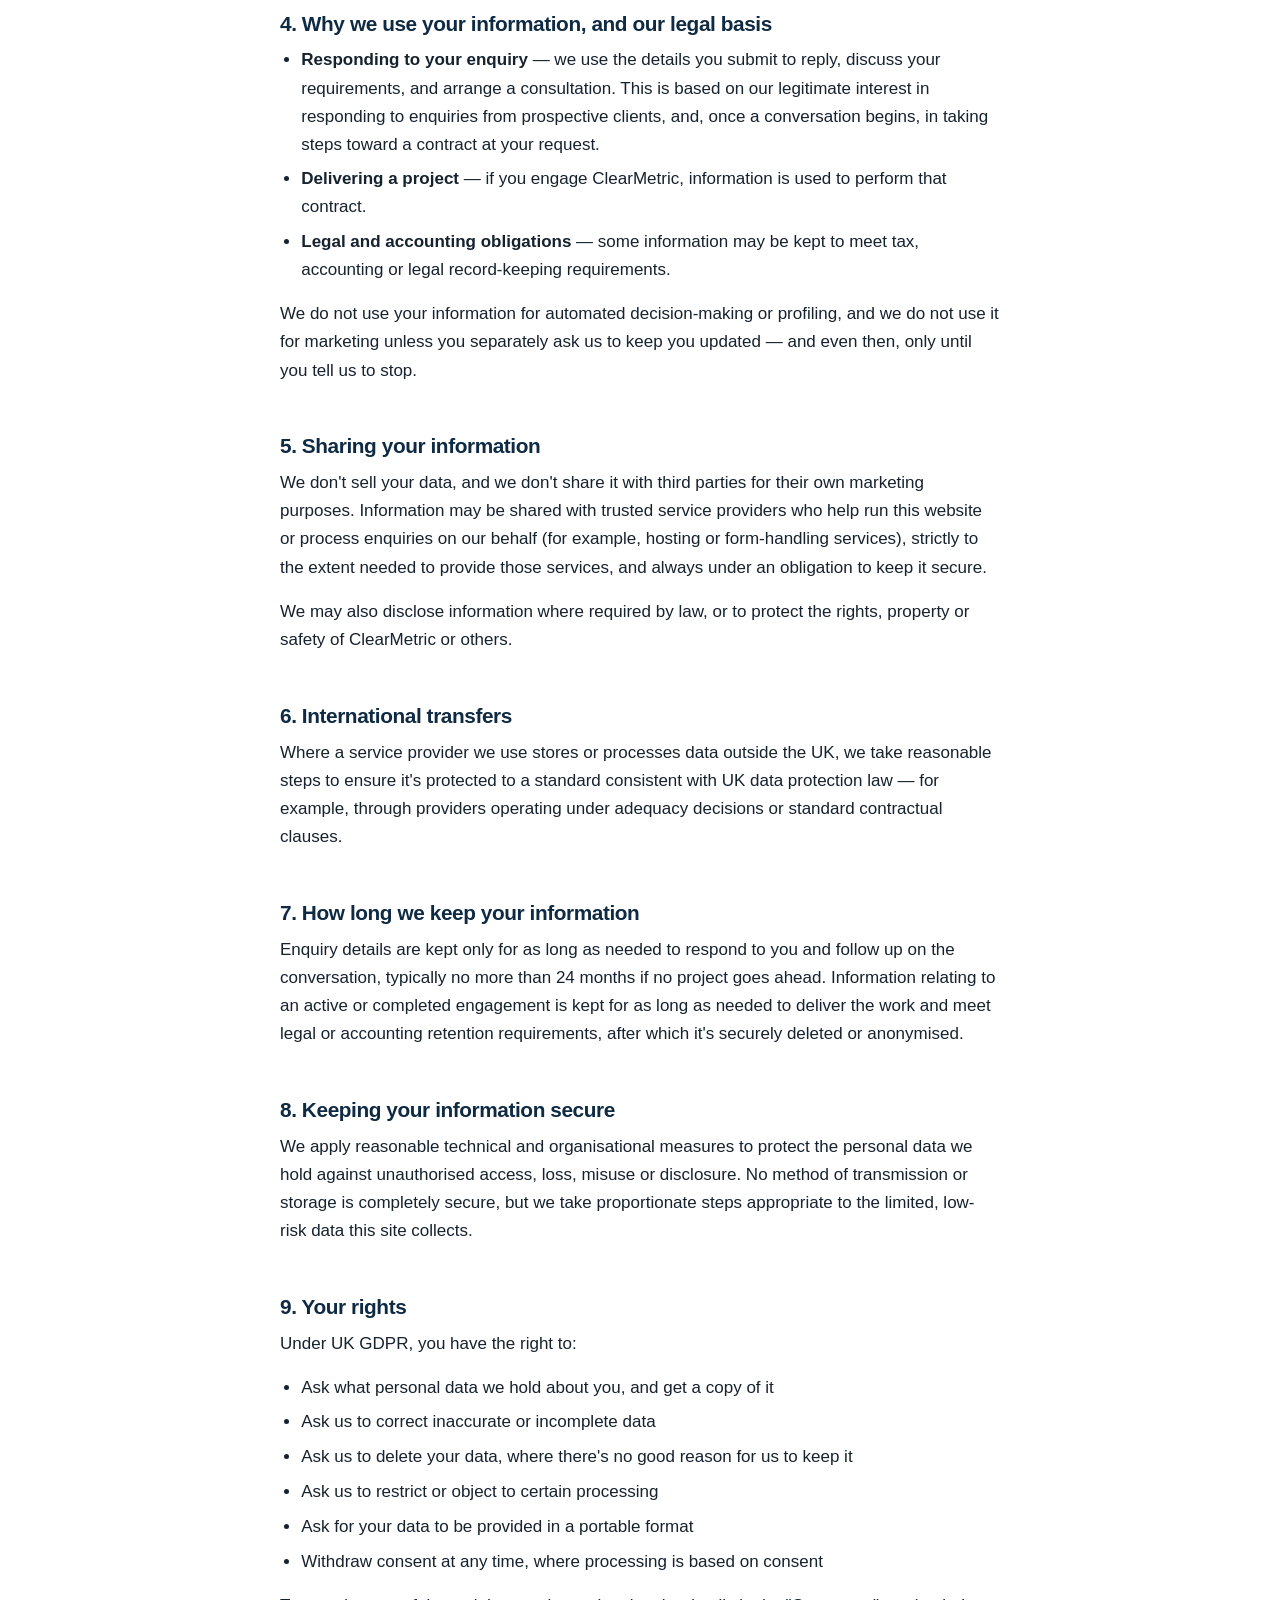
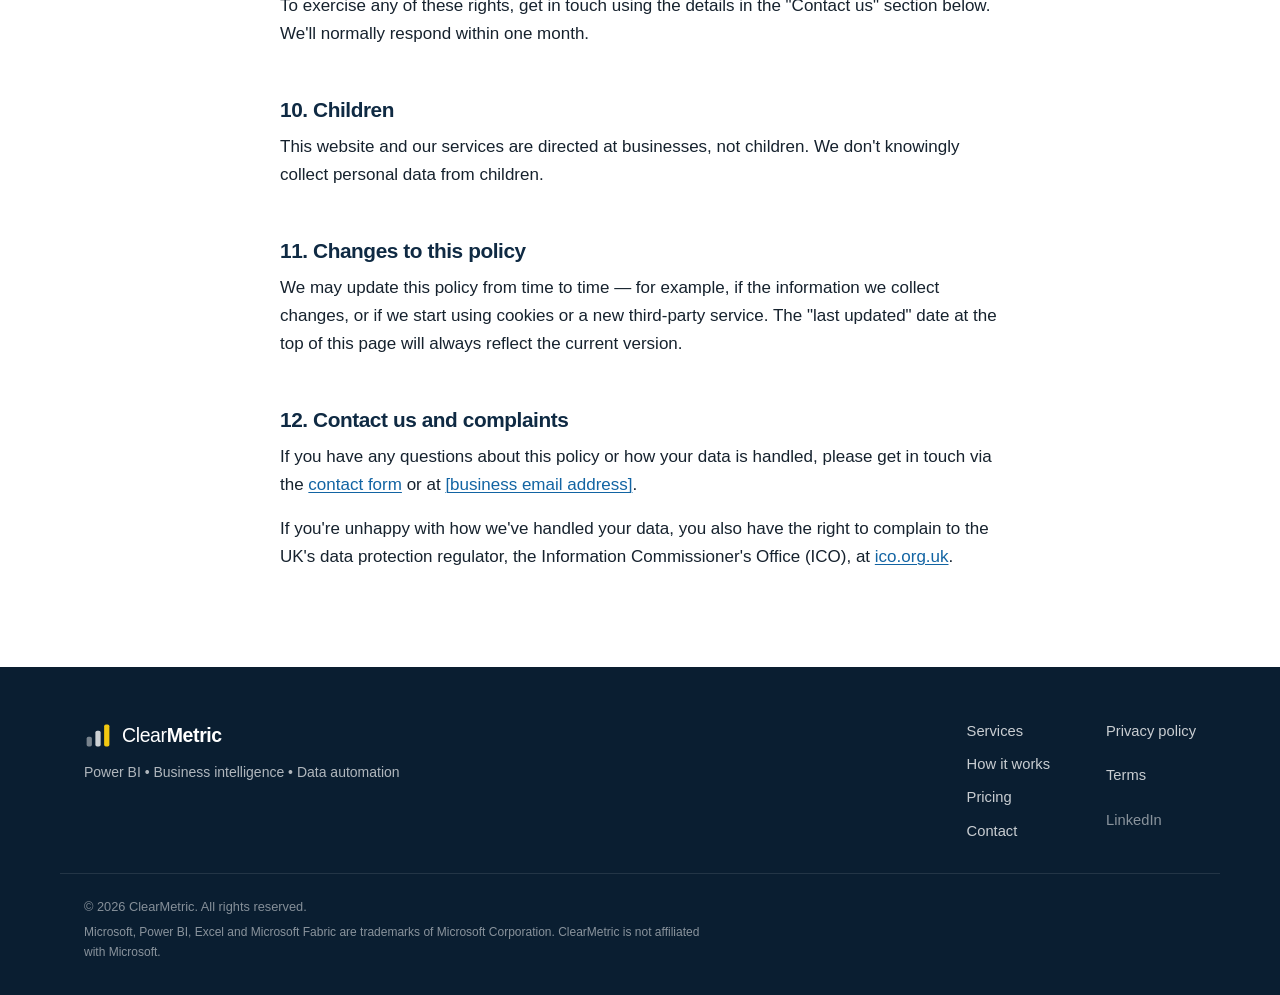
==== commit 1a19c8ea: "Add terms & conditions page Link the footer's placeholder "Terms" text to a new terms.html covering " ====
--- a/privacy-policy.html
+++ b/privacy-policy.html
@@ -153,11 +153,11 @@
         <li><a href="index.html#pricing">Pricing</a></li>
         <li><a href="index.html#contact">Contact</a></li>
       </ul>
-      <!-- Terms and LinkedIn destinations do not exist yet, so they stay as
-           plain text rather than links to pages that would 404. -->
+      <!-- LinkedIn destination does not exist yet, so it stays as plain
+           text rather than a link to a page that would 404. -->
       <ul class="plain-list footer-placeholders">
         <li><a href="privacy-policy.html" aria-current="page">Privacy policy</a></li>
-        <li><span class="placeholder-link" title="Coming soon">Terms</span></li>
+        <li><a href="terms.html">Terms</a></li>
         <li><span class="placeholder-link" title="Coming soon">LinkedIn</span></li>
       </ul>
     </nav>
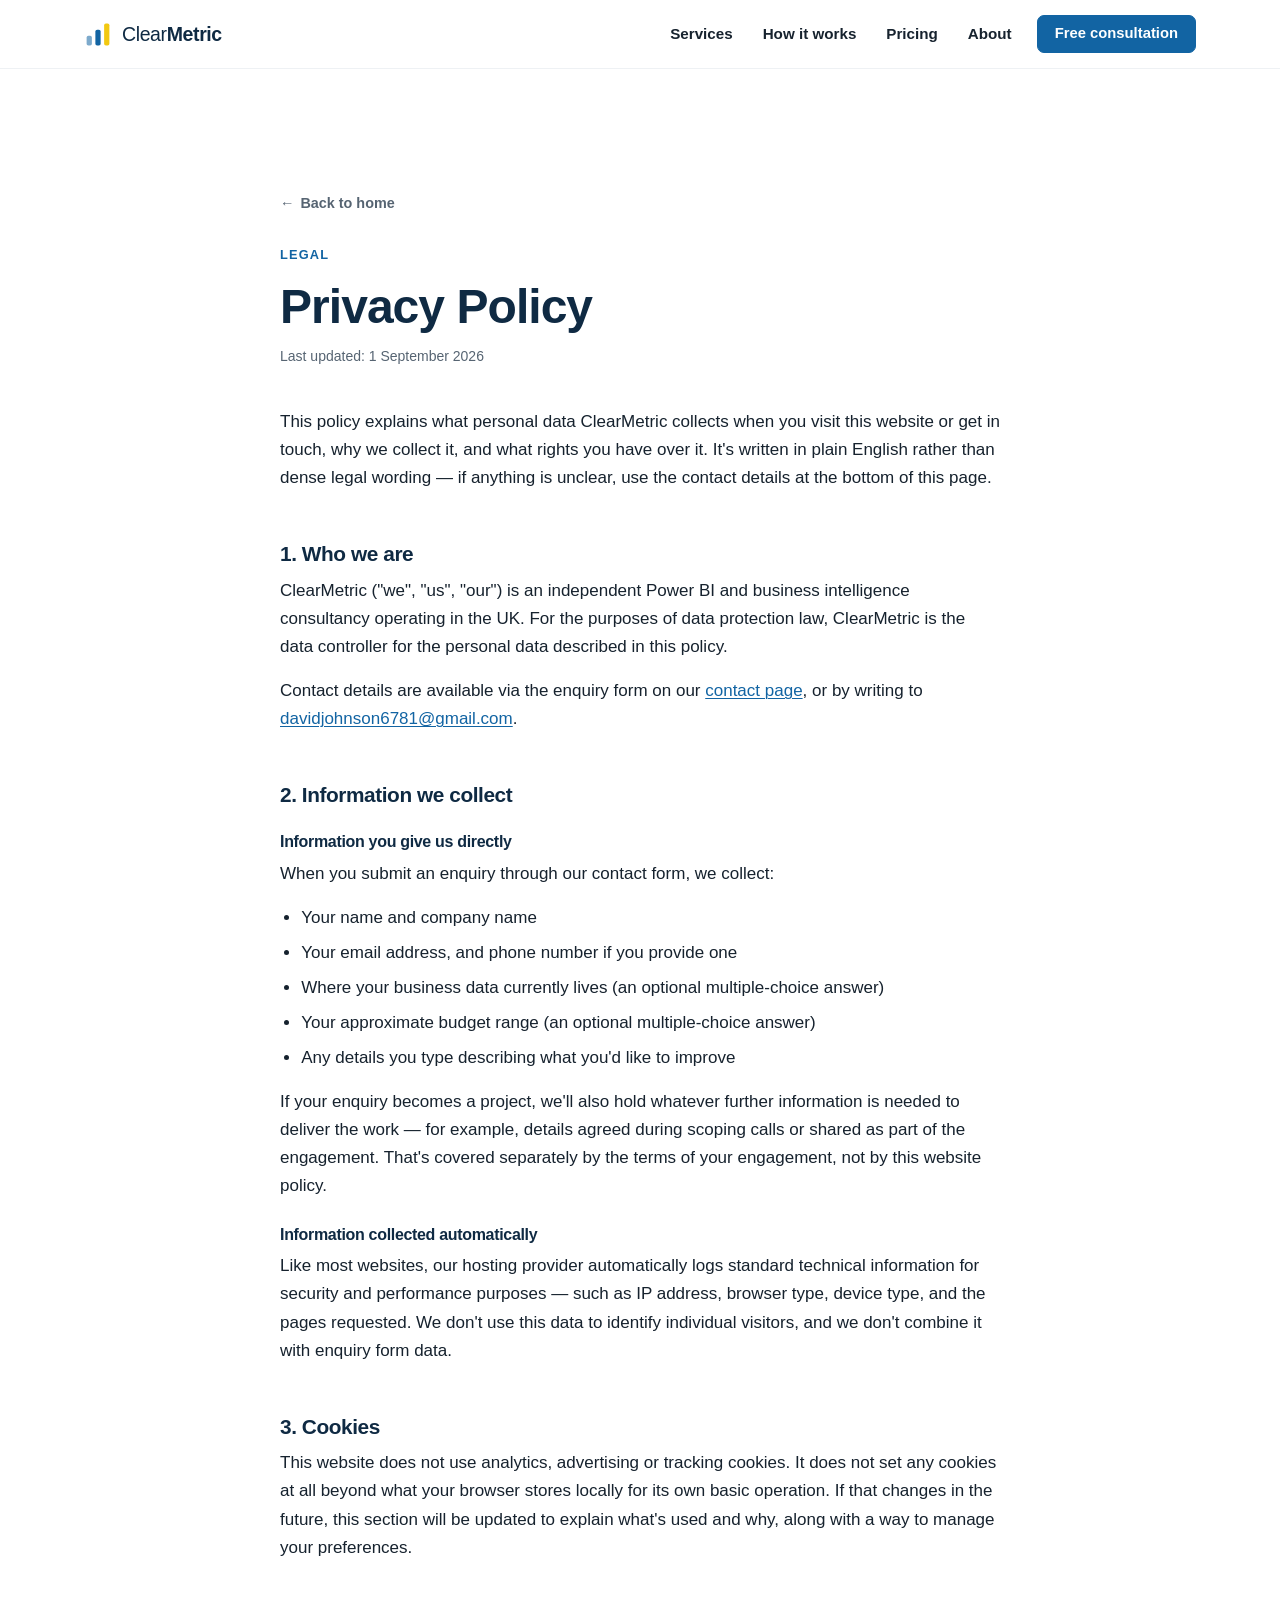
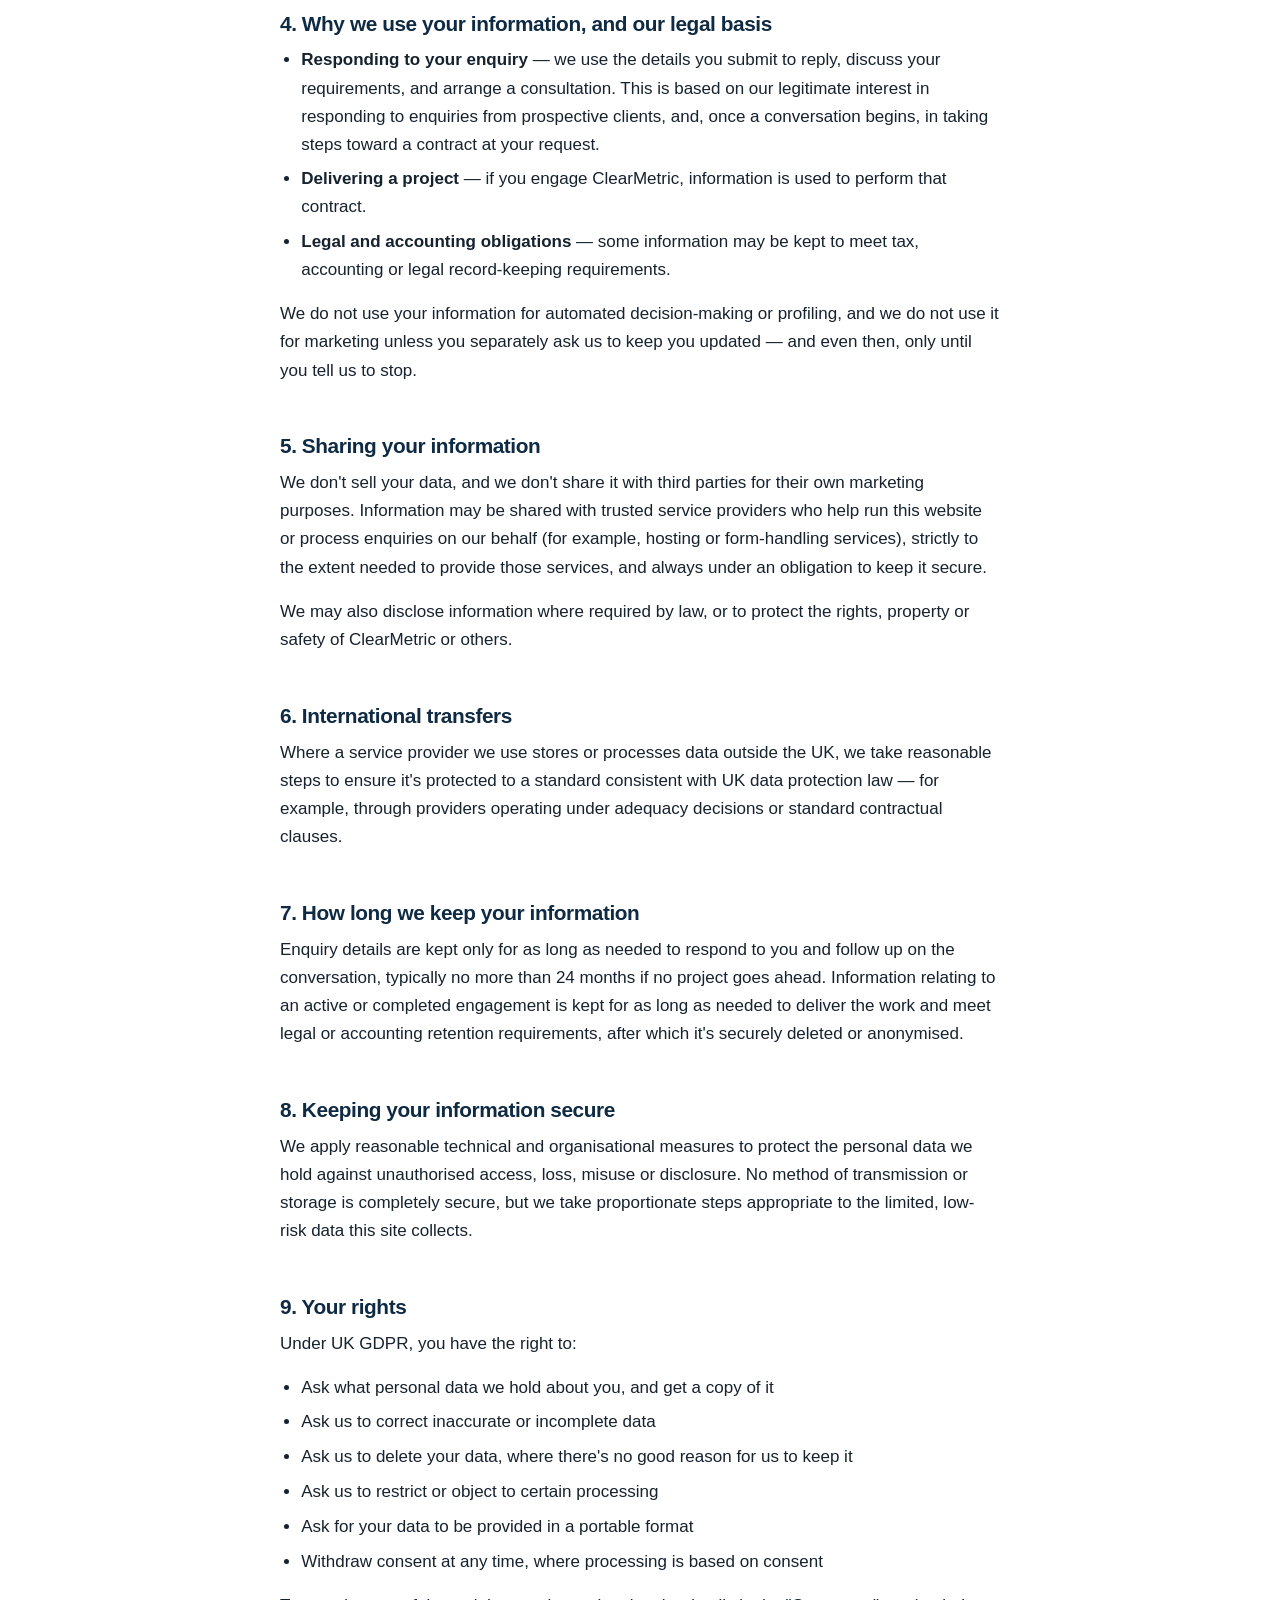
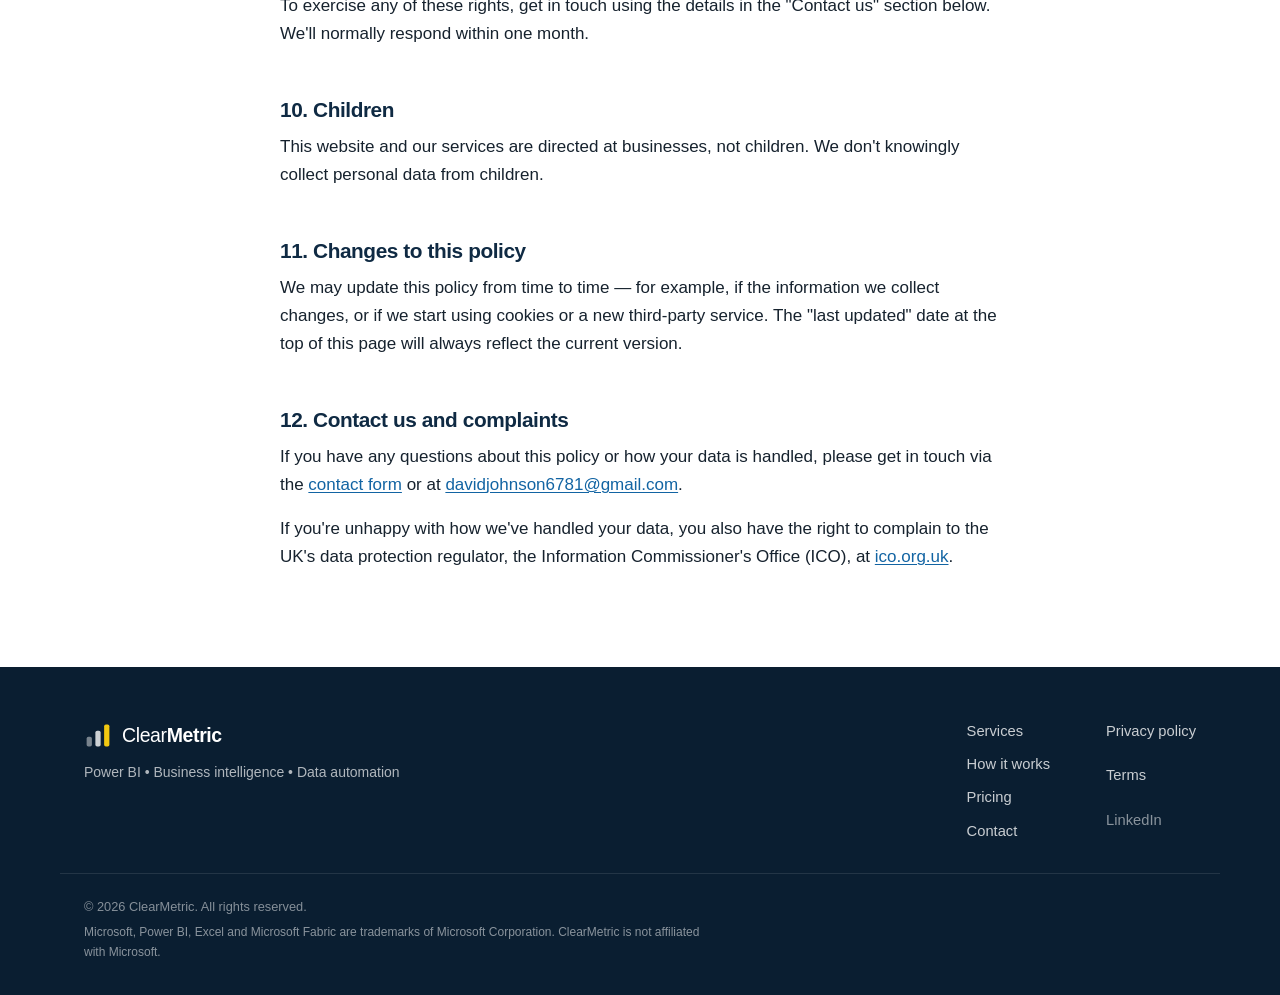
==== commit b7ec4288: "Use temporary personal email as contact address Replace the [business email address] placeholders in" ====
--- a/privacy-policy.html
+++ b/privacy-policy.html
@@ -62,7 +62,7 @@
           <h2>1. Who we are</h2>
           <p>ClearMetric ("we", "us", "our") is an independent Power BI and business intelligence consultancy operating in the UK. For the purposes of data protection law, ClearMetric is the data controller for the personal data described in this policy.</p>
           <!-- PLACEHOLDER: add a registered business address and, if applicable, a company registration number here before publishing. -->
-          <p>Contact details are available via the enquiry form on our <a href="index.html#contact">contact page</a>, or by writing to <a href="mailto:hello@example.com">[business email address]</a>.</p>
+          <p>Contact details are available via the enquiry form on our <a href="index.html#contact">contact page</a>, or by writing to <a href="mailto:davidjohnson6781@gmail.com">davidjohnson6781@gmail.com</a>.</p>
 
           <h2>2. Information we collect</h2>
           <h3>Information you give us directly</h3>
@@ -122,7 +122,7 @@
           <p>We may update this policy from time to time — for example, if the information we collect changes, or if we start using cookies or a new third-party service. The "last updated" date at the top of this page will always reflect the current version.</p>
 
           <h2>12. Contact us and complaints</h2>
-          <p>If you have any questions about this policy or how your data is handled, please get in touch via the <a href="index.html#contact">contact form</a> or at <a href="mailto:hello@example.com">[business email address]</a>.</p>
+          <p>If you have any questions about this policy or how your data is handled, please get in touch via the <a href="index.html#contact">contact form</a> or at <a href="mailto:davidjohnson6781@gmail.com">davidjohnson6781@gmail.com</a>.</p>
           <p>If you're unhappy with how we've handled your data, you also have the right to complain to the UK's data protection regulator, the Information Commissioner's Office (ICO), at <a href="https://ico.org.uk" target="_blank" rel="noopener">ico.org.uk</a>.</p>
         </div>
       </div>
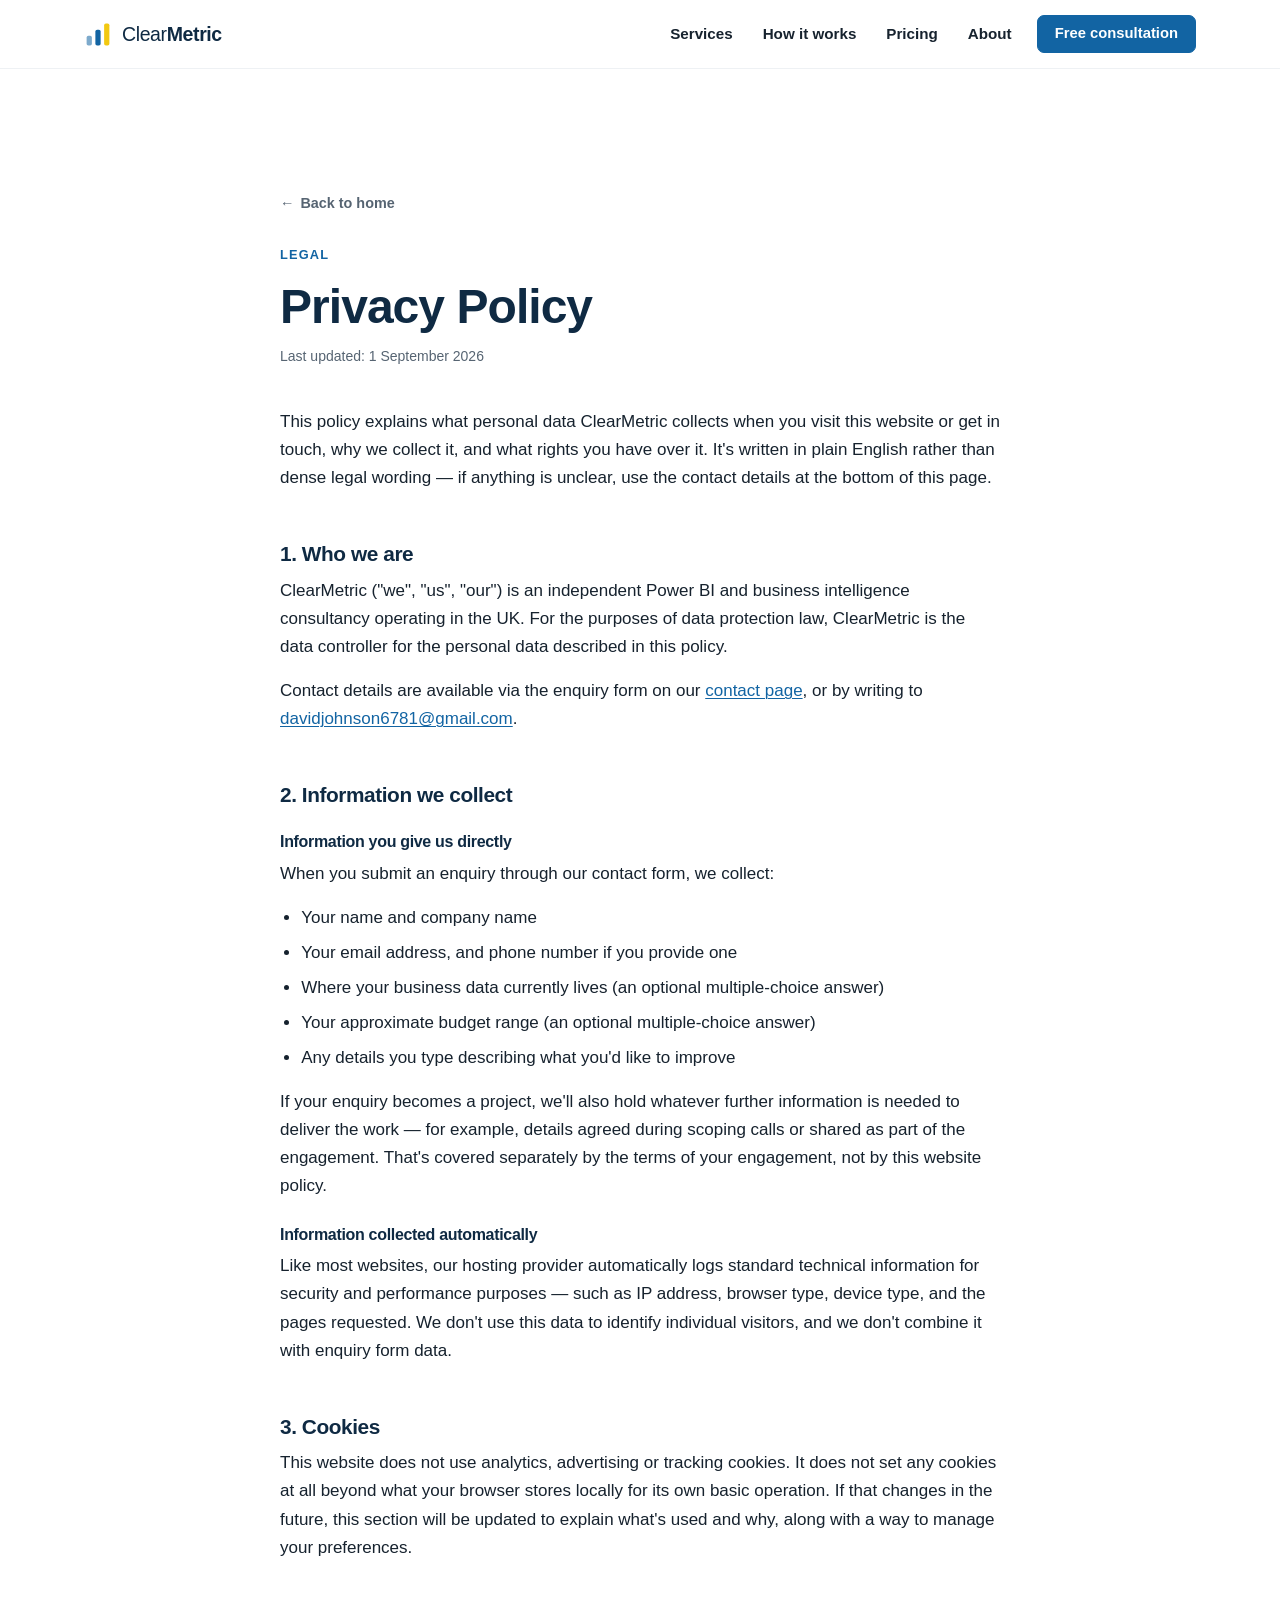
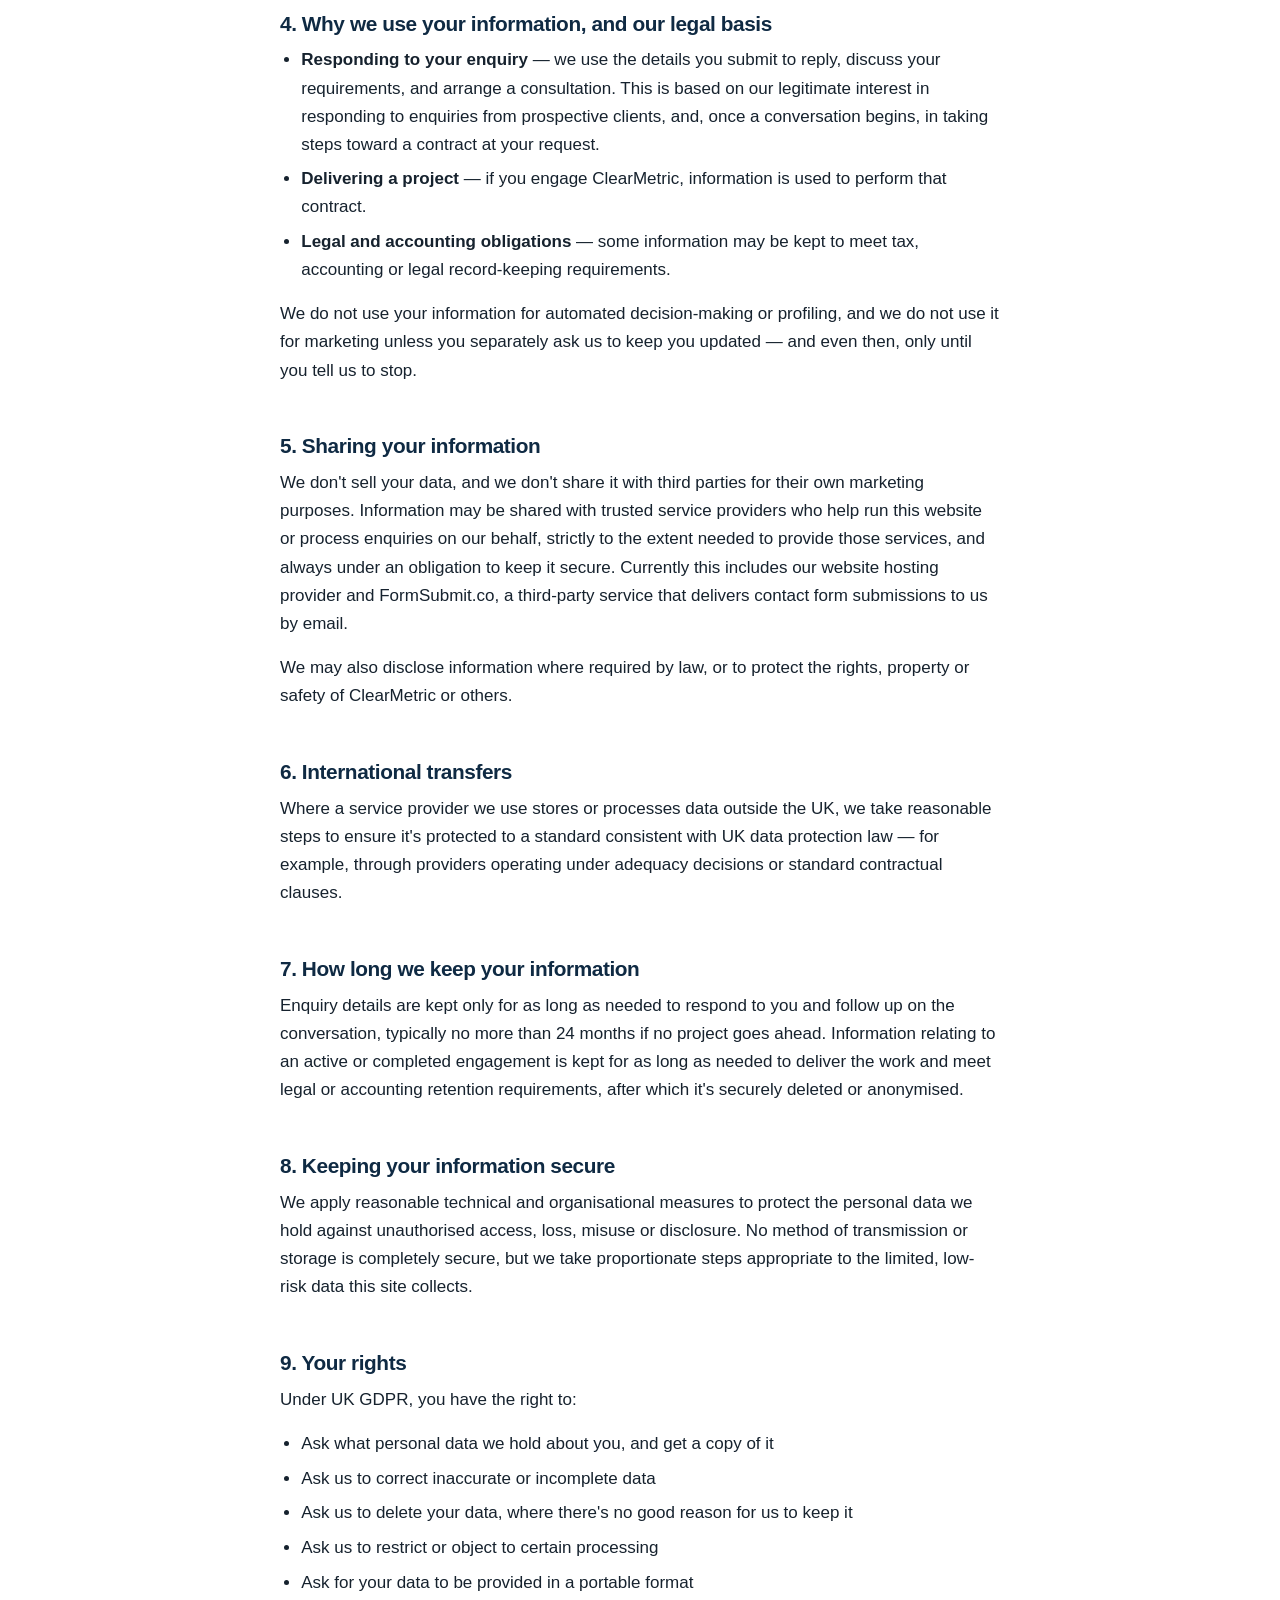
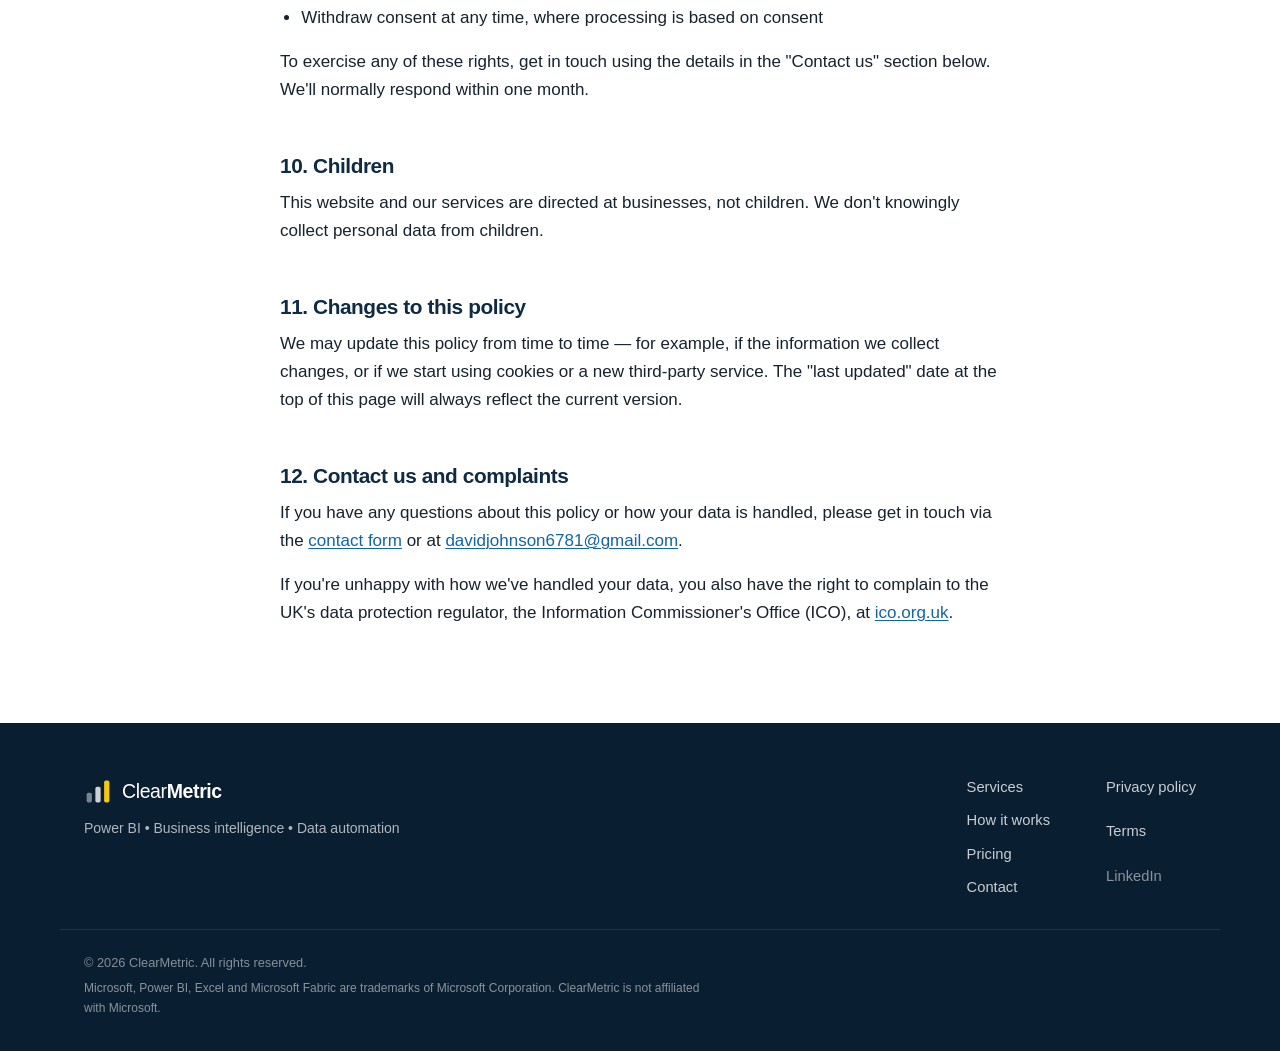
==== commit 7f3f5f56: "Wire the contact form up to send real enquiries Route submissions through FormSubmit.co's AJAX endpo" ====
--- a/privacy-policy.html
+++ b/privacy-policy.html
@@ -91,7 +91,7 @@
           <p>We do not use your information for automated decision-making or profiling, and we do not use it for marketing unless you separately ask us to keep you updated — and even then, only until you tell us to stop.</p>
 
           <h2>5. Sharing your information</h2>
-          <p>We don't sell your data, and we don't share it with third parties for their own marketing purposes. Information may be shared with trusted service providers who help run this website or process enquiries on our behalf (for example, hosting or form-handling services), strictly to the extent needed to provide those services, and always under an obligation to keep it secure.</p>
+          <p>We don't sell your data, and we don't share it with third parties for their own marketing purposes. Information may be shared with trusted service providers who help run this website or process enquiries on our behalf, strictly to the extent needed to provide those services, and always under an obligation to keep it secure. Currently this includes our website hosting provider and FormSubmit.co, a third-party service that delivers contact form submissions to us by email.</p>
           <p>We may also disclose information where required by law, or to protect the rights, property or safety of ClearMetric or others.</p>
 
           <h2>6. International transfers</h2>
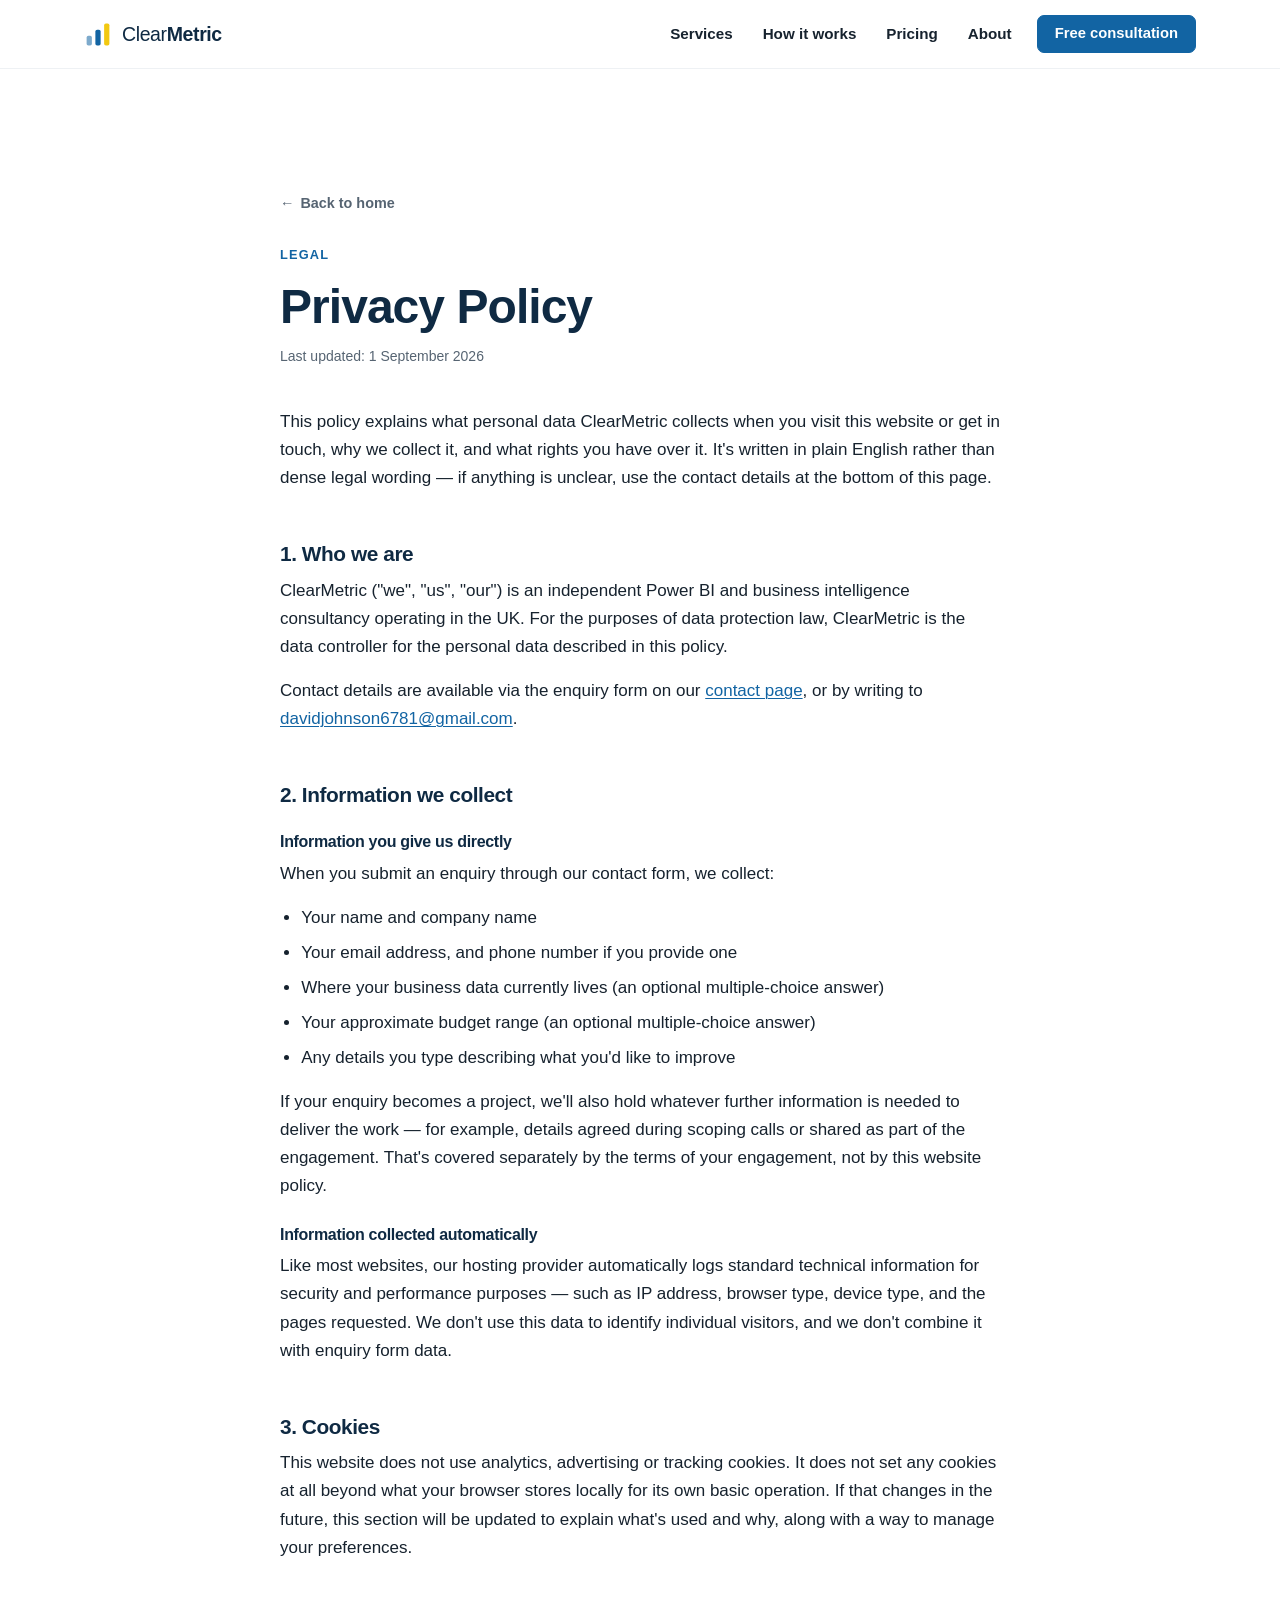
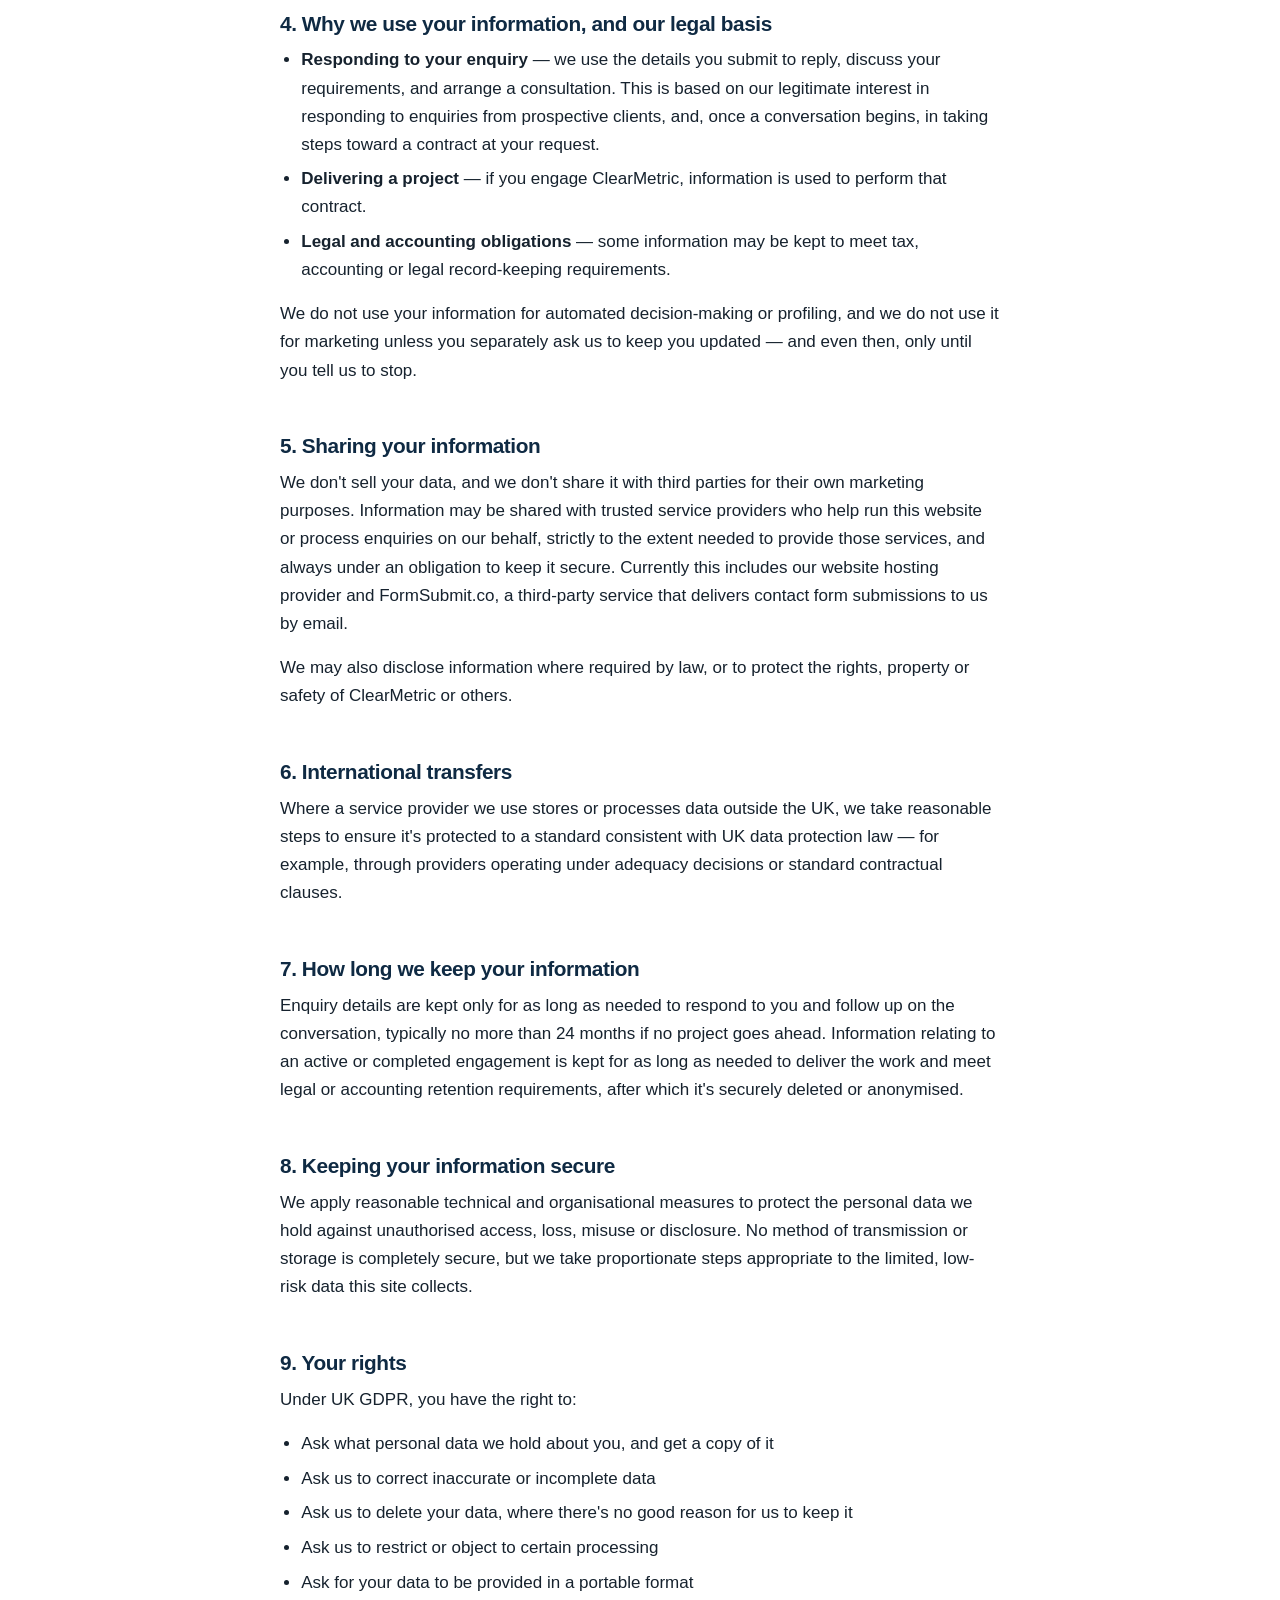
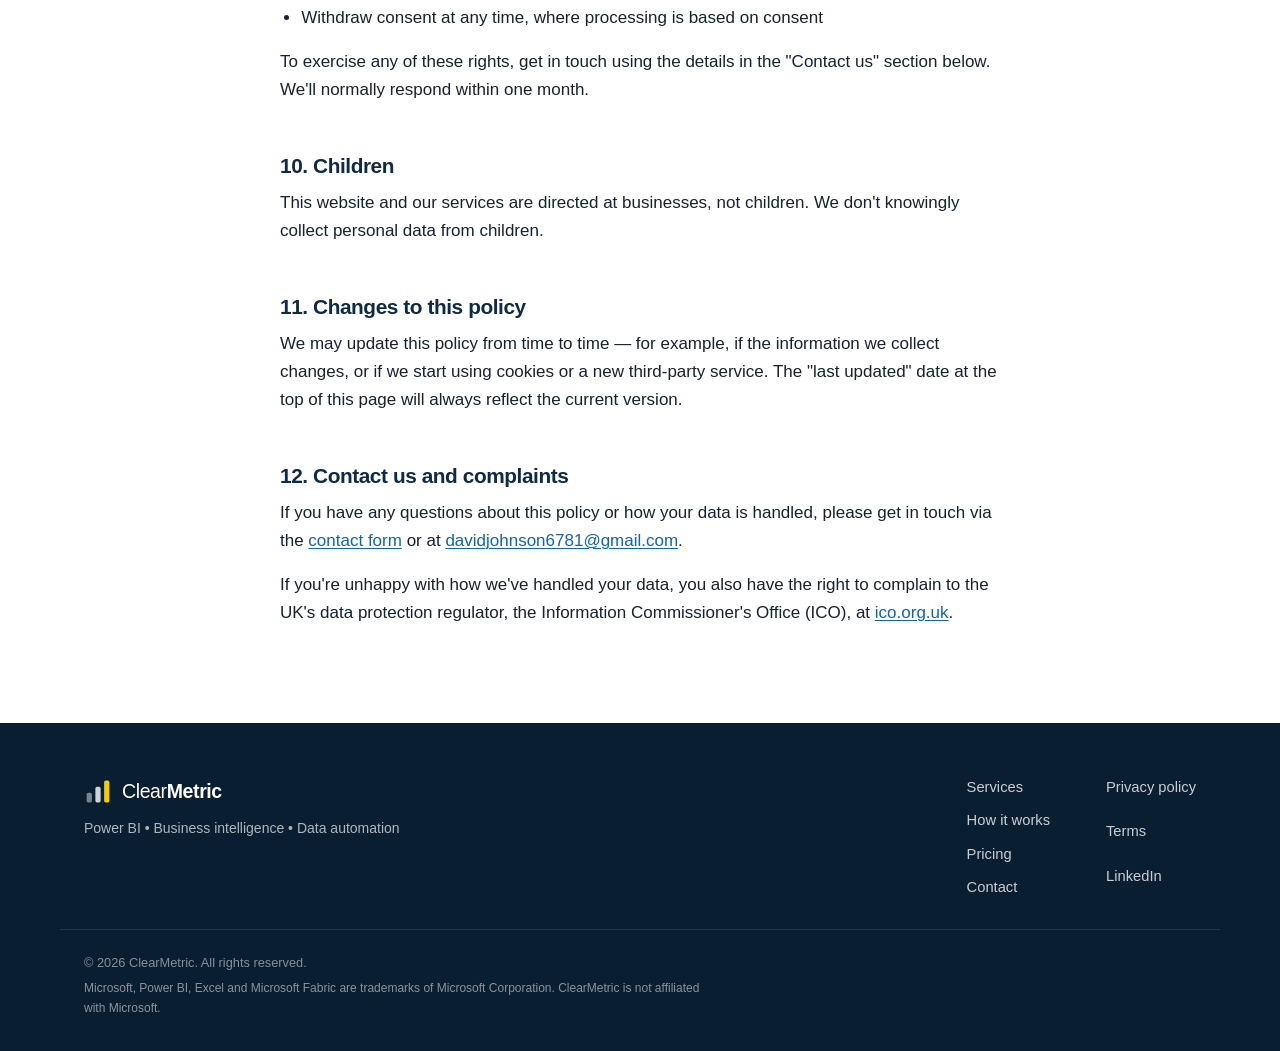
==== commit 06fe997b: "Link the footer LinkedIn placeholder to the live Company Page Points to linkedin.com/company/clear-m" ====
--- a/privacy-policy.html
+++ b/privacy-policy.html
@@ -153,12 +153,10 @@
         <li><a href="index.html#pricing">Pricing</a></li>
         <li><a href="index.html#contact">Contact</a></li>
       </ul>
-      <!-- LinkedIn destination does not exist yet, so it stays as plain
-           text rather than a link to a page that would 404. -->
       <ul class="plain-list footer-placeholders">
         <li><a href="privacy-policy.html" aria-current="page">Privacy policy</a></li>
         <li><a href="terms.html">Terms</a></li>
-        <li><span class="placeholder-link" title="Coming soon">LinkedIn</span></li>
+        <li><a href="https://www.linkedin.com/company/clear-metric" target="_blank" rel="noopener">LinkedIn</a></li>
       </ul>
     </nav>
   </div>
--- a/css/styles.css
+++ b/css/styles.css
@@ -697,6 +697,32 @@
   align-items: center;
 }
 
+.about-byline {
+  display: flex;
+  align-items: center;
+  gap: 16px;
+  margin-bottom: 24px;
+}
+.about-photo {
+  width: 72px;
+  height: 72px;
+  border-radius: 50%;
+  object-fit: cover;
+  border: 2px solid rgba(255, 255, 255, .22);
+  flex-shrink: 0;
+}
+.about-name {
+  margin: 0;
+  font-weight: 700;
+  color: #fff;
+  font-size: 1rem;
+}
+.about-role {
+  margin: 0;
+  font-size: .85rem;
+  color: rgba(255, 255, 255, .65);
+}
+
 .about-panel {
   padding: 30px 30px 28px;
   background: rgba(255, 255, 255, .06);
@@ -913,8 +939,6 @@
   text-decoration: none;
 }
 .footer-nav a:hover { color: #fff; text-decoration: underline; }
-
-.placeholder-link { color: rgba(255, 255, 255, .52); cursor: default; }
 
 .footer-legal {
   padding-top: 22px;
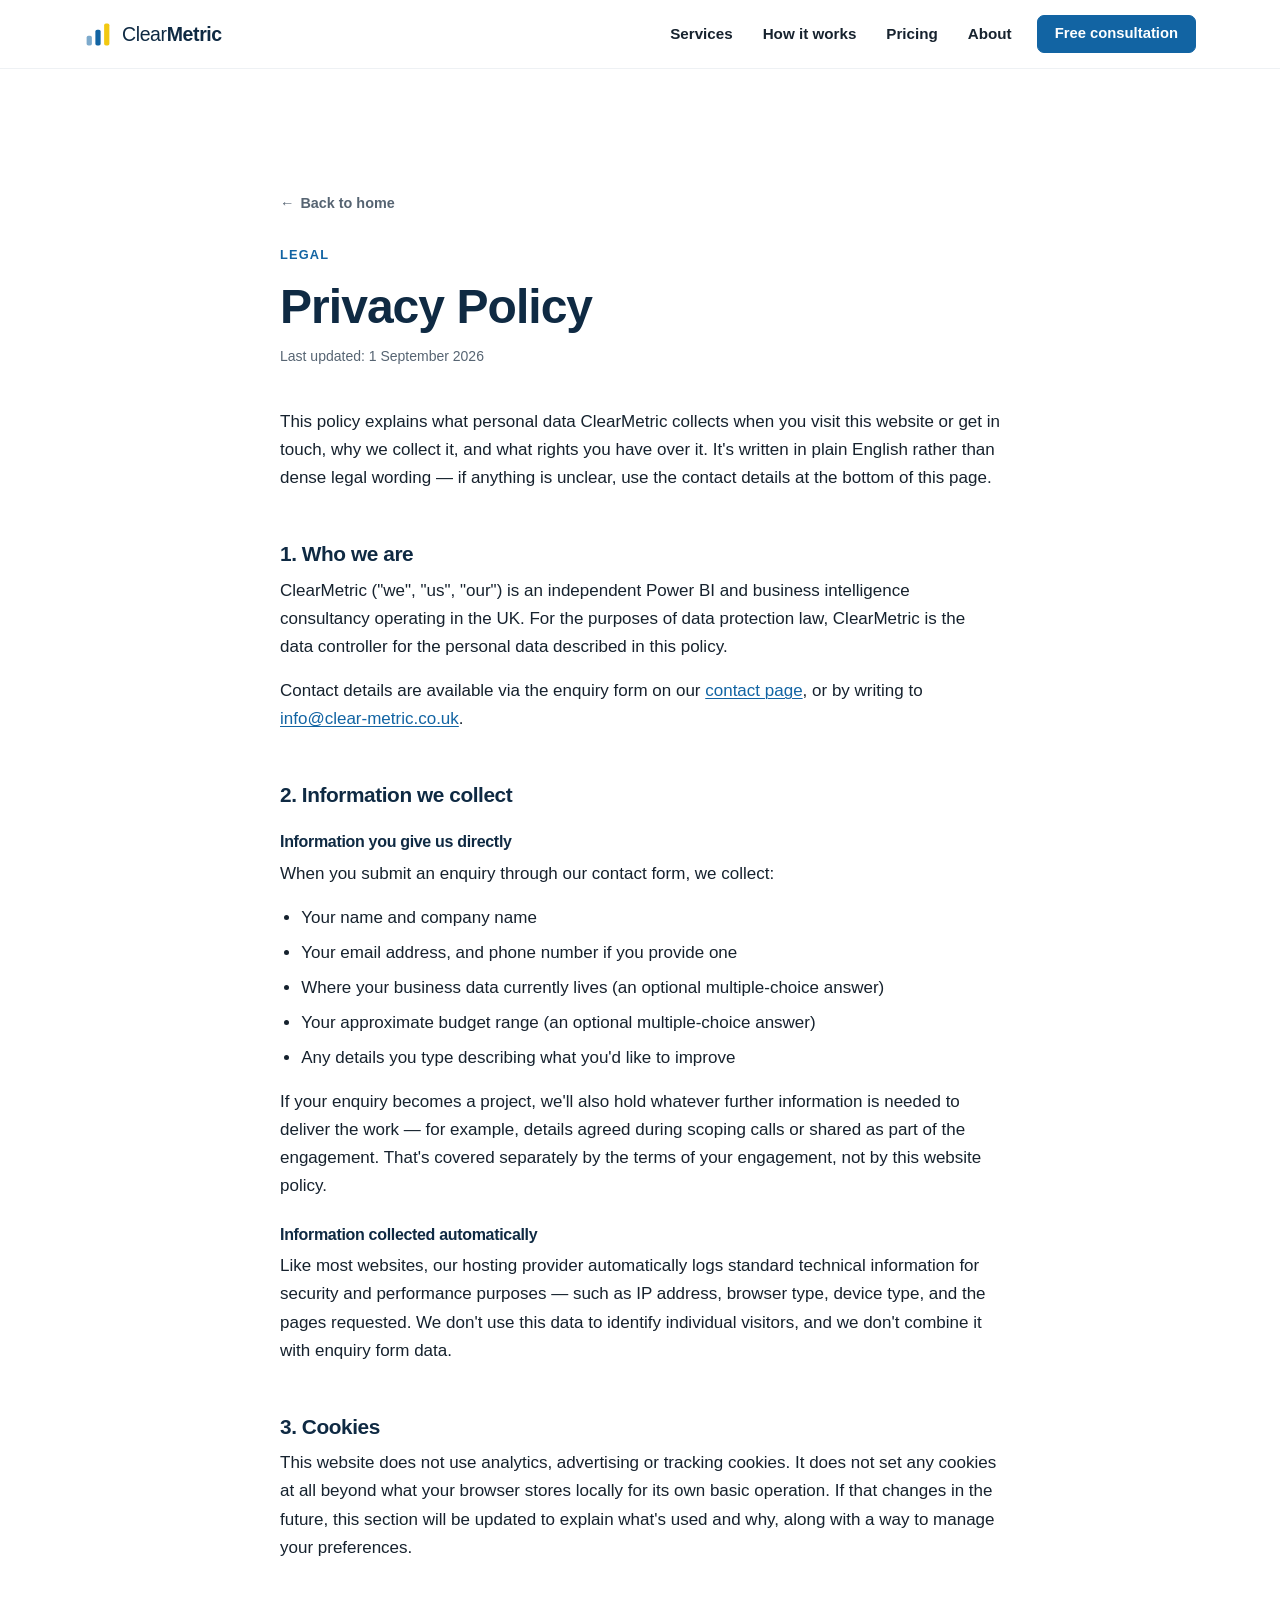
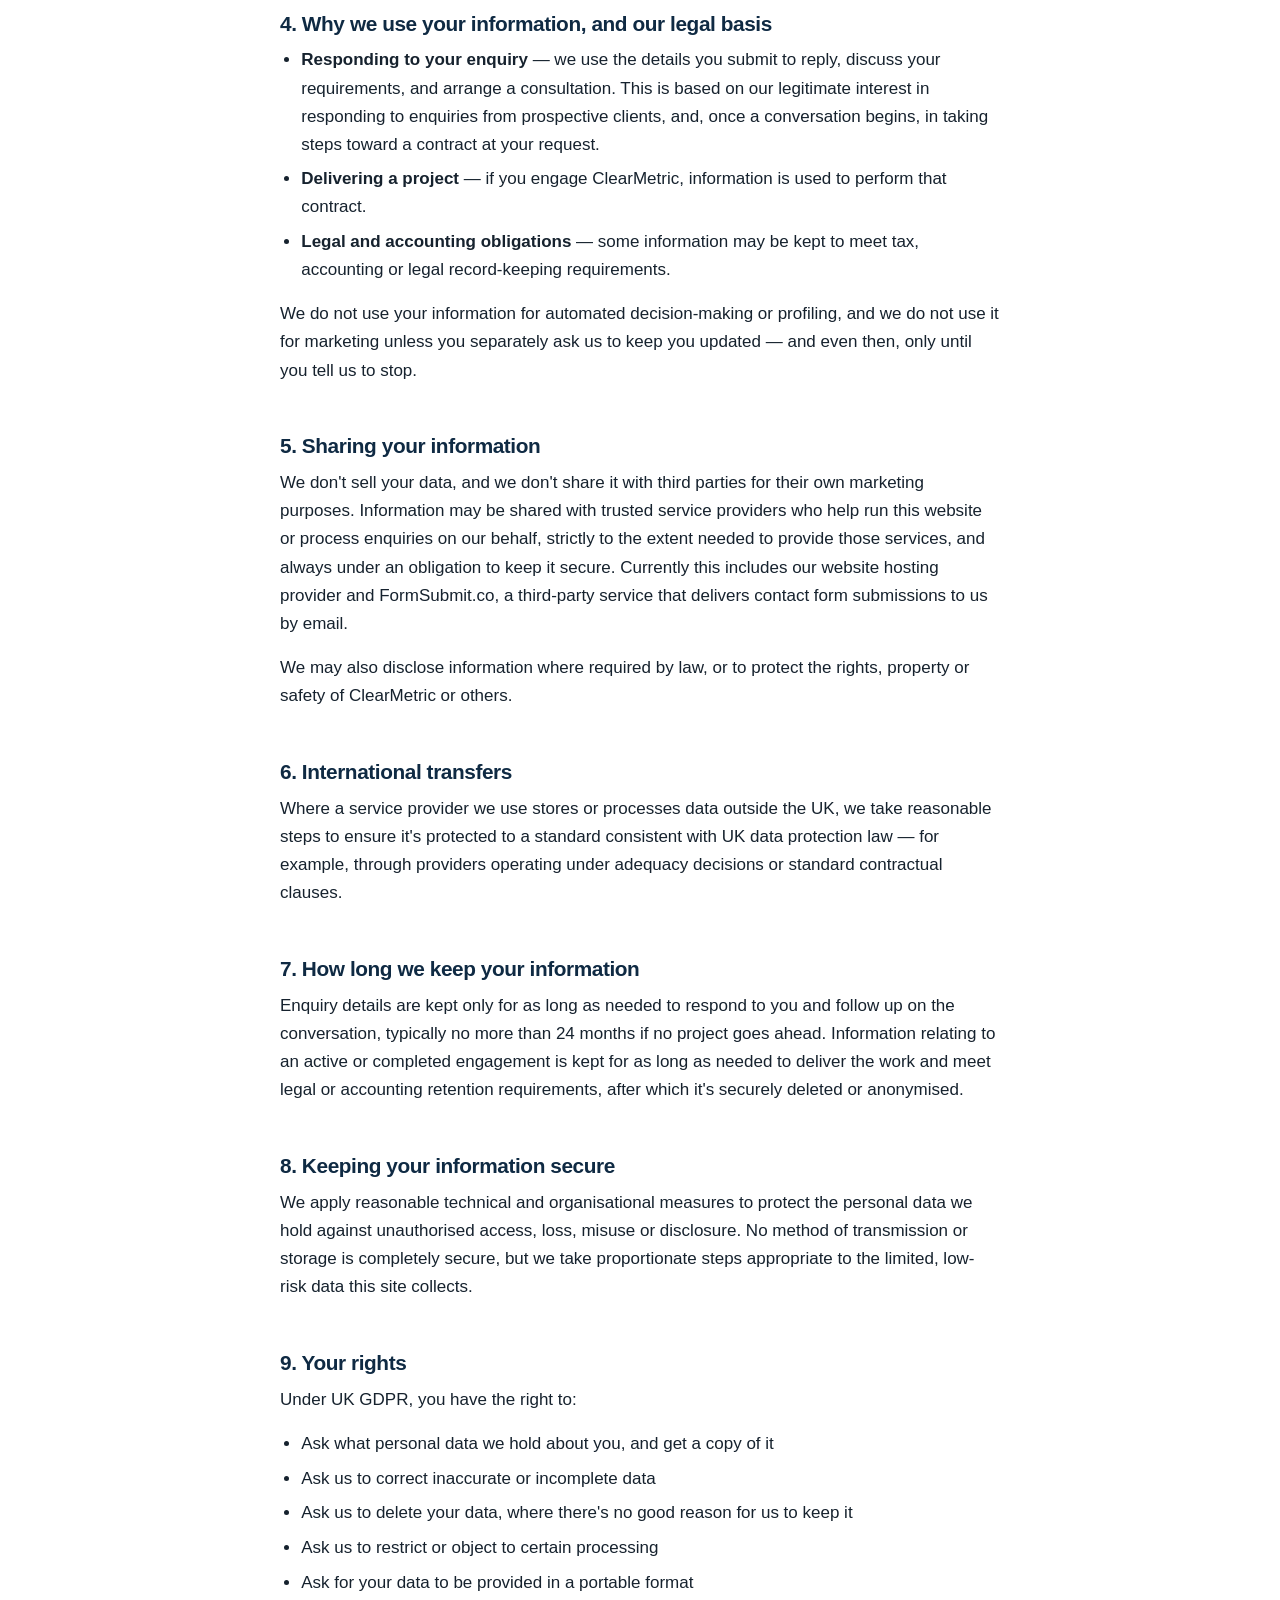
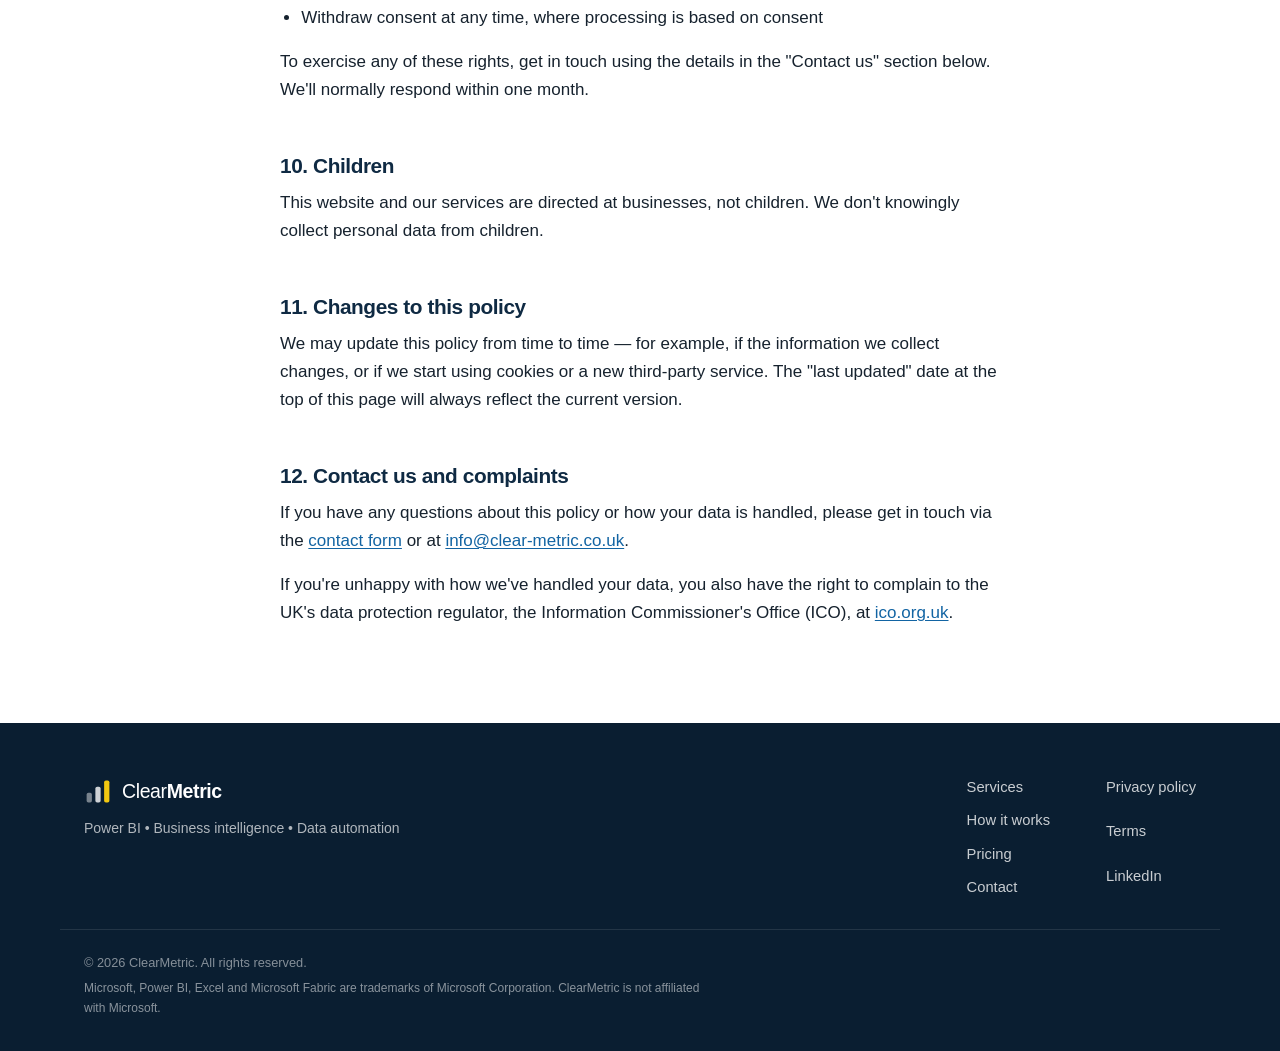
==== commit 1de79c5a: "Switch enquiry delivery to the info@clear-metric.co.uk mailbox Replaces the temporary personal Gmail" ====
--- a/privacy-policy.html
+++ b/privacy-policy.html
@@ -6,8 +6,7 @@
 
 <title>Privacy Policy | ClearMetric</title>
 <meta name="description" content="How ClearMetric collects, uses and protects your personal data, and how to exercise your data protection rights.">
-<!-- PLACEHOLDER: replace https://example.com/ with the real domain before deployment (kept in sync with index.html). -->
-<link rel="canonical" href="https://example.com/privacy-policy.html">
+<link rel="canonical" href="https://www.clear-metric.co.uk/privacy-policy.html">
 
 <meta name="theme-color" content="#0F2A43">
 <link rel="icon" href="assets/favicon.svg" type="image/svg+xml">
@@ -62,7 +61,7 @@
           <h2>1. Who we are</h2>
           <p>ClearMetric ("we", "us", "our") is an independent Power BI and business intelligence consultancy operating in the UK. For the purposes of data protection law, ClearMetric is the data controller for the personal data described in this policy.</p>
           <!-- PLACEHOLDER: add a registered business address and, if applicable, a company registration number here before publishing. -->
-          <p>Contact details are available via the enquiry form on our <a href="index.html#contact">contact page</a>, or by writing to <a href="mailto:davidjohnson6781@gmail.com">davidjohnson6781@gmail.com</a>.</p>
+          <p>Contact details are available via the enquiry form on our <a href="index.html#contact">contact page</a>, or by writing to <a href="mailto:info@clear-metric.co.uk">info@clear-metric.co.uk</a>.</p>
 
           <h2>2. Information we collect</h2>
           <h3>Information you give us directly</h3>
@@ -122,7 +121,7 @@
           <p>We may update this policy from time to time — for example, if the information we collect changes, or if we start using cookies or a new third-party service. The "last updated" date at the top of this page will always reflect the current version.</p>
 
           <h2>12. Contact us and complaints</h2>
-          <p>If you have any questions about this policy or how your data is handled, please get in touch via the <a href="index.html#contact">contact form</a> or at <a href="mailto:davidjohnson6781@gmail.com">davidjohnson6781@gmail.com</a>.</p>
+          <p>If you have any questions about this policy or how your data is handled, please get in touch via the <a href="index.html#contact">contact form</a> or at <a href="mailto:info@clear-metric.co.uk">info@clear-metric.co.uk</a>.</p>
           <p>If you're unhappy with how we've handled your data, you also have the right to complain to the UK's data protection regulator, the Information Commissioner's Office (ICO), at <a href="https://ico.org.uk" target="_blank" rel="noopener">ico.org.uk</a>.</p>
         </div>
       </div>
